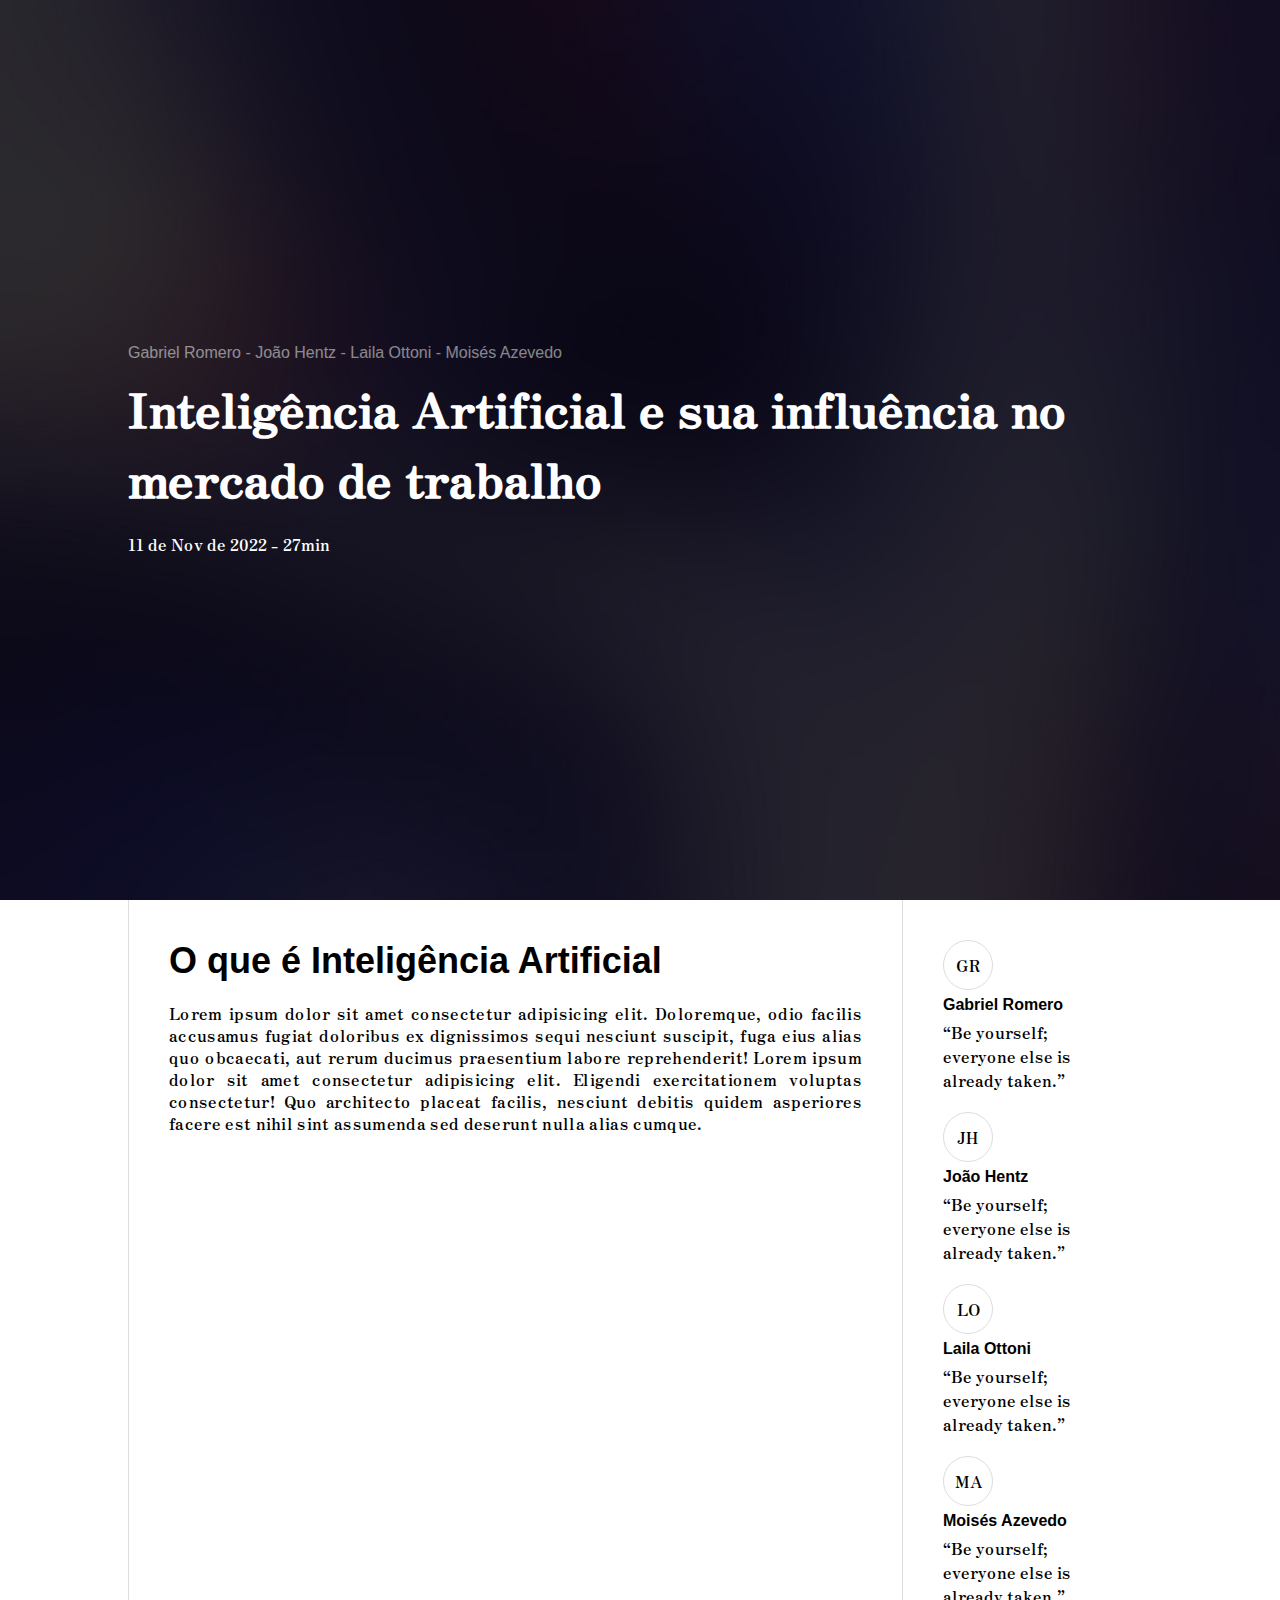
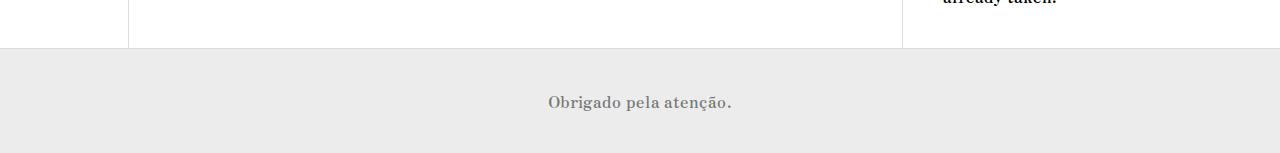
==== index.html @ a1cff198 "first commit" ====
<!DOCTYPE html>
<html lang="en">
  <head>
    <meta charset="UTF-8" />
    <meta http-equiv="X-UA-Compatible" content="IE=edge" />
    <meta name="viewport" content="width=device-width, initial-scale=1.0" />
    <link rel="preconnect" href="https://fonts.googleapis.com" />
    <link rel="preconnect" href="https://fonts.gstatic.com" crossorigin />
    <link
      href="https://fonts.googleapis.com/css2?family=Zen+Antique&display=swap"
      rel="stylesheet"
    />
    <link rel="stylesheet" href="style.css">
    <title>Trabalho de FTI - I.A</title>
  </head>
  <body>
    <header class="fluid">
      <div class="container">
        <div class="header-content">
          <p class="attribuition">Gabriel Romero - João Hentz - Laila Ottoni - Moisés Azevedo</p>
          <h1 class="title">Inteligência Artificial e sua influência no mercado de trabalho</h1>
          <p>11 de Nov de 2022 - 27min</p>
        </div>
      </div>
    </header>
    <main>
      <div class="container">
        <article>
          <h1>O que é Inteligência Artificial</h1>
          <p>Lorem ipsum dolor sit amet consectetur adipisicing elit. Doloremque, odio facilis accusamus fugiat doloribus ex dignissimos sequi nesciunt suscipit, fuga eius alias quo obcaecati, aut rerum ducimus praesentium labore reprehenderit! Lorem ipsum dolor sit amet consectetur adipisicing elit. Eligendi exercitationem voluptas consectetur! Quo architecto placeat facilis, nesciunt debitis quidem asperiores facere est nihil sint assumenda sed deserunt nulla alias cumque.</p>
        </article>
        <aside>
          <ul class="profiles-list">
            
            <li class="profile">
              <div class="profile-pic">GR</div>
              <strong>Gabriel Romero</strong>
              <q cite="Oscar Wild">Be yourself; everyone else is already taken.</q>
            </li>
            <li class="profile">
              <div class="profile-pic">JH</div>
              <strong>João Hentz</strong>
              <q cite="Oscar Wild">Be yourself; everyone else is already taken.</q>
            </li>
            <li class="profile">
              <div class="profile-pic">LO</div>
              <strong>Laila Ottoni</strong>
              <q cite="Oscar Wild">Be yourself; everyone else is already taken.</q>
            </li>
            <li class="profile">
              <div class="profile-pic">MA</div>
              <strong>Moisés Azevedo</strong>
              <q cite="Oscar Wild">Be yourself; everyone else is already taken.</q>
            </li>
          </ul>
        </aside>
      </div>
    </main>
    <footer>
      <div class="container">
        <p>Obrigado pela atenção.</p>
      </div>
    </footer>
  </body>
</html>
---- style.css ----
* {
  padding: 0;
  margin: 0;
  box-sizing: border-box;
}
html {
  font-size: 62.5%;
}
body {
  font-size: 1.6rem;
  font-family: 'Zen Antique', serif;
}
h1 {
  font-size: 3.6rem;
}
h1, h2, h3, strong {
  font-family: Arial, Helvetica, sans-serif;
}
h1, h2, h3 {
  margin-bottom: 2rem;
}

ul, ol, menu {
  list-style: none;
  padding-inline-start: 0;
}

.title {
  font-family: 'Zen Antique', serif;
  font-size: 4.8rem;
}
.container {
  max-width: 1024px;
  margin: 0 auto;
}
.fluid {
  max-width: 100vw;
}
.attribuition {
  opacity: .5;
  font-family: Arial, Helvetica, sans-serif;
  margin-bottom: 1rem;
}
header {
  background-image: url(./assets/hero-bg.jpg);
  background-size: cover;
  background-repeat: no-repeat;
  height: 100vh;
  color: white;
  display: flex;
  align-items: center;
}

main .container {
  display: grid;
  grid-template-columns: 1fr 250px;
}

article,aside {
  border-left: 1px solid #ddd;
  padding: 4rem;
}

article p {
  line-height: 22px;
  letter-spacing: 0.02em;
  text-align: justify;
}
.profiles-list {
  display: flex;
  flex-direction: column;
  gap: 2rem;
}
.profile {
  display: flex;
  flex-direction: column;
  gap: .6rem;
}
.profile-pic {
  height: 50px;
  width: 50px;
  border-radius: 50px;
  border: 1px solid #ddd;
  display: flex;
  align-items: center;
  justify-content: center;
}

footer {
  background-color: #ececec;
  color: rgba(0, 0, 0, 0.5);
  padding: 4rem;
  border-top: 1px solid #ddd;
  text-align: center;
} 
@media (max-width: 1024px) {
  header {
    padding: 4rem;
  }
  .title {
    font-size: 4.2rem;
  }
  main .container{
    grid-template-columns: 1fr;
  }
  main aside {
    display: none;
  }
}


::-webkit-scrollbar {
  width: 10px;
}

::-webkit-scrollbar-track {
  background: #333;
}

::-webkit-scrollbar-thumb {
  background: linear-gradient(#7700f76e, transparent);
  border: 2px solid #333;
  border-radius: 1rem;
  transition: all 0.2s;
}

::-webkit-scrollbar-thumb:hover {
  background: linear-gradient(#7700f7, transparent);
}
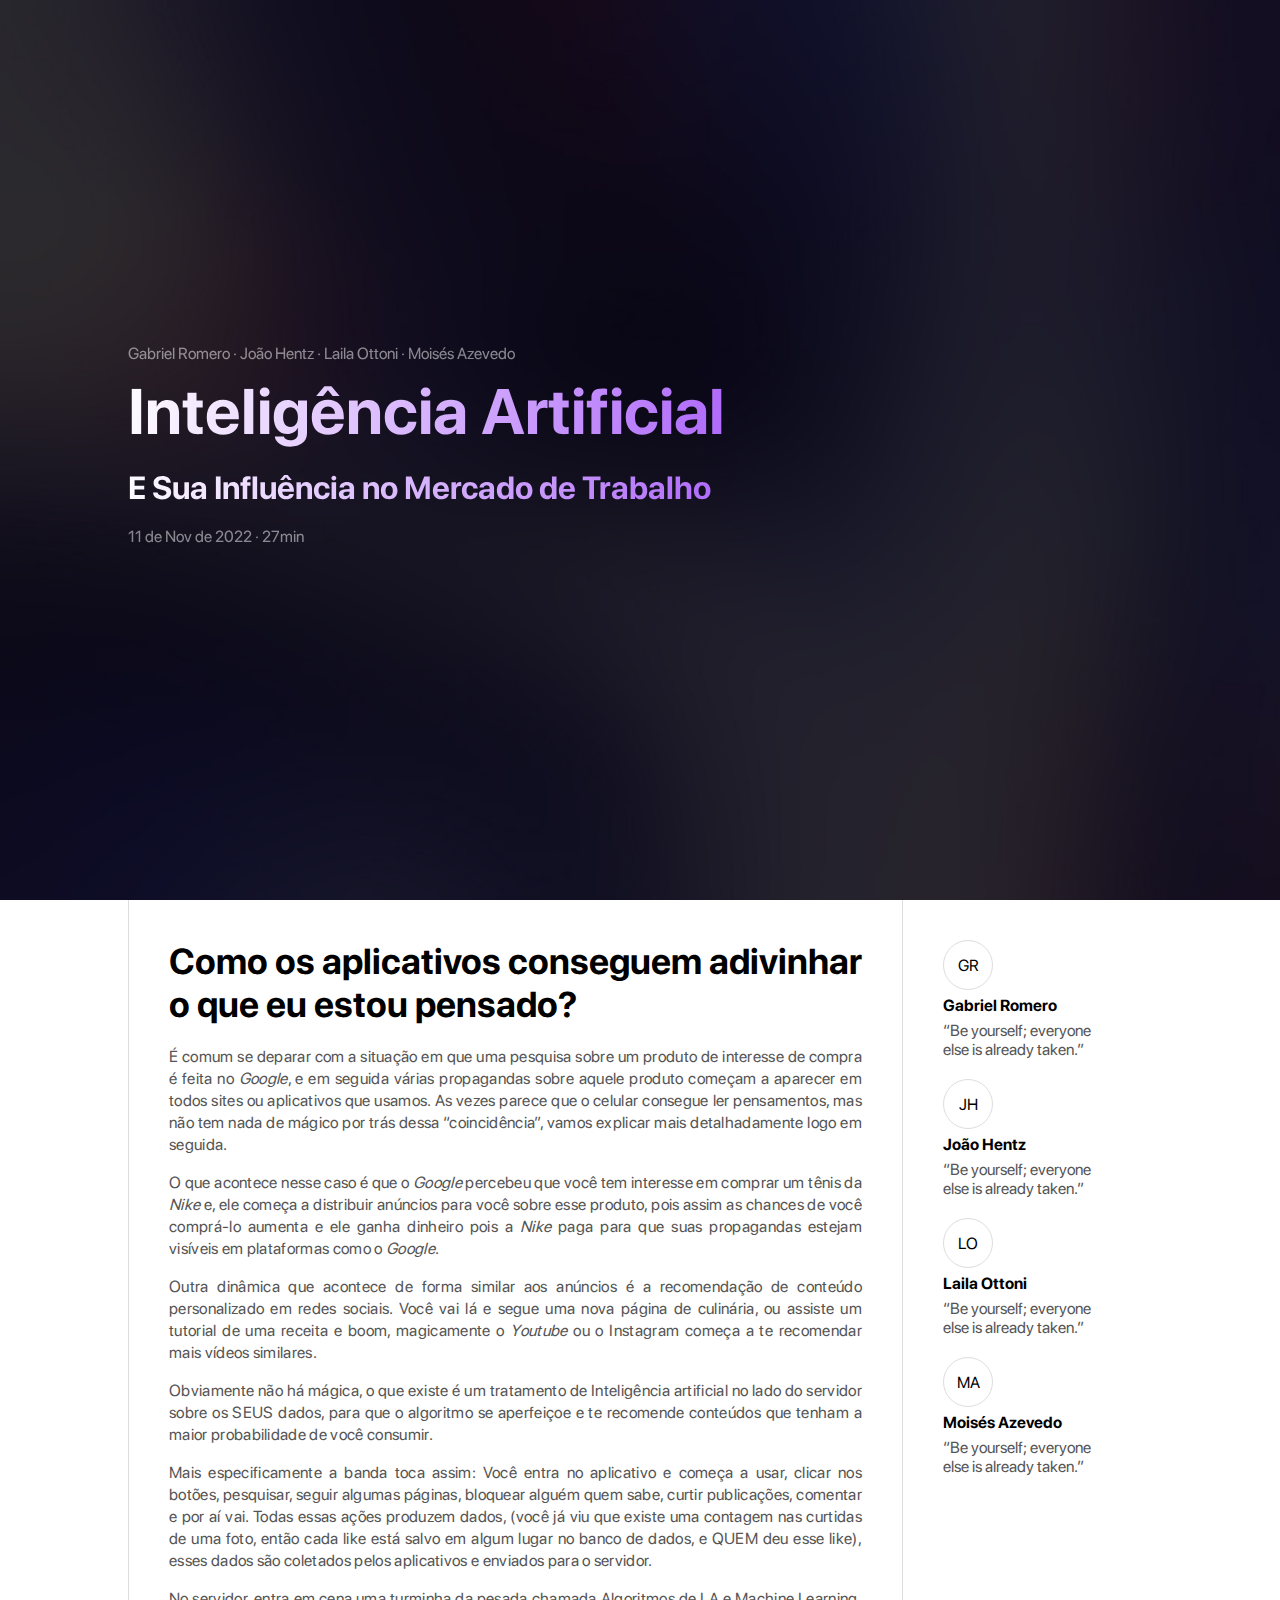
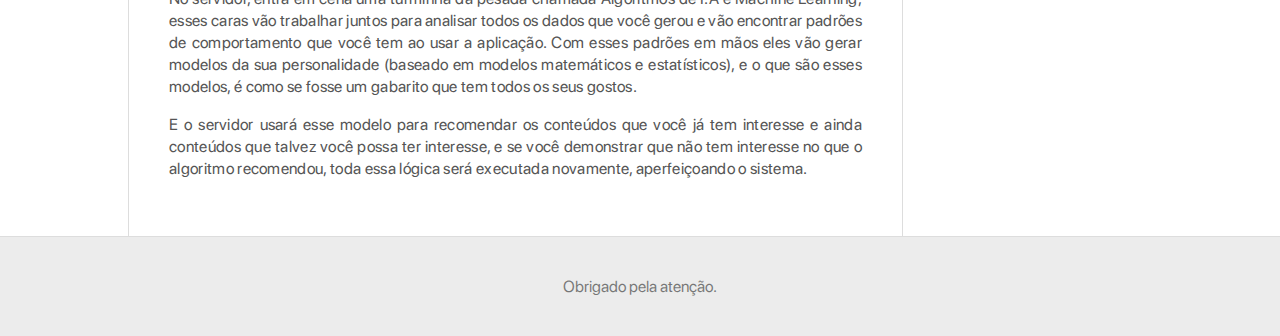
==== commit acadb475: "ai - aplicacoes" ====
--- a/index.html
+++ b/index.html
@@ -17,17 +17,23 @@
     <header class="fluid">
       <div class="container">
         <div class="header-content">
-          <p class="attribuition">Gabriel Romero - João Hentz - Laila Ottoni - Moisés Azevedo</p>
-          <h1 class="title">Inteligência Artificial e sua influência no mercado de trabalho</h1>
-          <p>11 de Nov de 2022 - 27min</p>
+          <p class="attribuition">Gabriel Romero · João Hentz · Laila Ottoni · Moisés Azevedo</p>
+          <div class="title"><h1>Inteligência Artificial</h1><h2>E Sua Influência no Mercado de Trabalho</h2></div>
+          <p class="attribuition">11 de Nov de 2022 · 27min</p>
         </div>
       </div>
     </header>
     <main>
       <div class="container">
         <article>
-          <h1>O que é Inteligência Artificial</h1>
-          <p>Lorem ipsum dolor sit amet consectetur adipisicing elit. Doloremque, odio facilis accusamus fugiat doloribus ex dignissimos sequi nesciunt suscipit, fuga eius alias quo obcaecati, aut rerum ducimus praesentium labore reprehenderit! Lorem ipsum dolor sit amet consectetur adipisicing elit. Eligendi exercitationem voluptas consectetur! Quo architecto placeat facilis, nesciunt debitis quidem asperiores facere est nihil sint assumenda sed deserunt nulla alias cumque.</p>
+          <h1>Como os aplicativos conseguem adivinhar o que eu estou pensado?</h1>
+          <p>É comum se deparar com a situação em que uma pesquisa sobre um produto de interesse de compra é feita no <em>Google</em>, e em seguida várias propagandas sobre aquele produto começam a aparecer em todos sites ou aplicativos que usamos. As vezes parece que o celular consegue ler pensamentos, mas não tem nada de mágico por trás dessa “coincidência”, vamos explicar mais detalhadamente logo em seguida.</p>
+          <p>O que acontece nesse caso é que o <em>Google</em> percebeu que você tem interesse em comprar um tênis da <em>Nike</em> e, ele começa a distribuir anúncios para você sobre esse produto, pois assim as chances de você comprá-lo aumenta e ele ganha dinheiro pois a <em>Nike</em> paga para que suas propagandas estejam visíveis em plataformas como o <em>Google</em>.</p>
+          <p>Outra dinâmica que acontece de forma similar aos anúncios é a recomendação de conteúdo personalizado em redes sociais. Você vai lá e segue uma nova página de culinária, ou assiste um tutorial de uma receita e boom, magicamente o <em>Youtube</em> ou o Instagram começa a te recomendar mais vídeos similares.</p>
+          <p>Obviamente não há mágica, o que existe é um tratamento de Inteligência artificial no lado do servidor sobre os SEUS dados, para que o algoritmo se aperfeiçoe e te recomende conteúdos que tenham a maior probabilidade de você consumir.</p>
+          <p>Mais especificamente a banda toca assim: Você entra no aplicativo e começa a usar, clicar nos botões, pesquisar, seguir algumas páginas, bloquear alguém quem sabe, curtir publicações, comentar e por aí vai. Todas essas ações produzem dados, (você já viu que existe uma contagem nas curtidas de uma foto, então cada like está salvo em algum lugar no banco de dados, e QUEM deu esse like), esses dados são coletados pelos aplicativos e enviados para o servidor.</p>
+          <p>No servidor, entra em cena uma turminha da pesada chamada Algoritmos de I.A e Machine Learning, esses caras vão trabalhar juntos para analisar todos os dados que você gerou e vão encontrar padrões de comportamento que você tem ao usar a aplicação. Com esses padrões em mãos eles vão gerar modelos da sua personalidade (baseado em modelos matemáticos e estatísticos), e o que são esses modelos, é como se fosse um gabarito que tem todos os seus gostos.</p>
+          <p>E o servidor usará esse modelo para recomendar os conteúdos que você já tem interesse e ainda conteúdos que talvez você possa ter interesse, e se você demonstrar que não tem interesse no que o algoritmo recomendou, toda essa lógica será executada novamente, aperfeiçoando o sistema.</p>
         </article>
         <aside>
           <ul class="profiles-list">
--- a/style.css
+++ b/style.css
@@ -1,3 +1,17 @@
+@font-face {
+  font-family: 'san francisco';
+  src: url(./sf/SF-Pro-Display-Regular.otf);
+  font-style: normal;
+  font-weight: 400;
+}
+
+@font-face {
+  font-family: 'san francisco';
+  src: url(./sf/SF-Pro-Display-Bold.otf);
+  font-style: normal;
+  font-weight: 700;
+}
+
 * {
   padding: 0;
   margin: 0;
@@ -8,13 +22,13 @@
 }
 body {
   font-size: 1.6rem;
-  font-family: 'Zen Antique', serif;
+  font-family: 'san francisco', sans-serif;
+
 }
 h1 {
   font-size: 3.6rem;
 }
 h1, h2, h3, strong {
-  font-family: Arial, Helvetica, sans-serif;
 }
 h1, h2, h3 {
   margin-bottom: 2rem;
@@ -26,8 +40,19 @@
 }
 
 .title {
-  font-family: 'Zen Antique', serif;
-  font-size: 4.8rem;
+  background: linear-gradient(92.05deg, #FFFFFF -1.71%, #7700F7 101.18%);
+-webkit-background-clip: text;
+-webkit-text-fill-color: transparent;
+background-clip: text;
+text-fill-color: transparent;
+
+}
+.title h1 {
+  font-size: 6.4rem;
+}
+.title h2 {
+  font-size: 3.2rem;
+
 }
 .container {
   max-width: 1024px;
@@ -38,7 +63,6 @@
 }
 .attribuition {
   opacity: .5;
-  font-family: Arial, Helvetica, sans-serif;
   margin-bottom: 1rem;
 }
 header {
@@ -50,7 +74,9 @@
   display: flex;
   align-items: center;
 }
-
+header .container {
+  flex: 1;
+}
 main .container {
   display: grid;
   grid-template-columns: 1fr 250px;
@@ -60,11 +86,14 @@
   border-left: 1px solid #ddd;
   padding: 4rem;
 }
-
+aside q, article p {
+  color: #555;
+}
 article p {
   line-height: 22px;
   letter-spacing: 0.02em;
   text-align: justify;
+  margin-bottom: 1.6rem;
 }
 .profiles-list {
   display: flex;
@@ -126,4 +155,5 @@
 
 ::-webkit-scrollbar-thumb:hover {
   background: linear-gradient(#7700f7, transparent);
-}+}
+
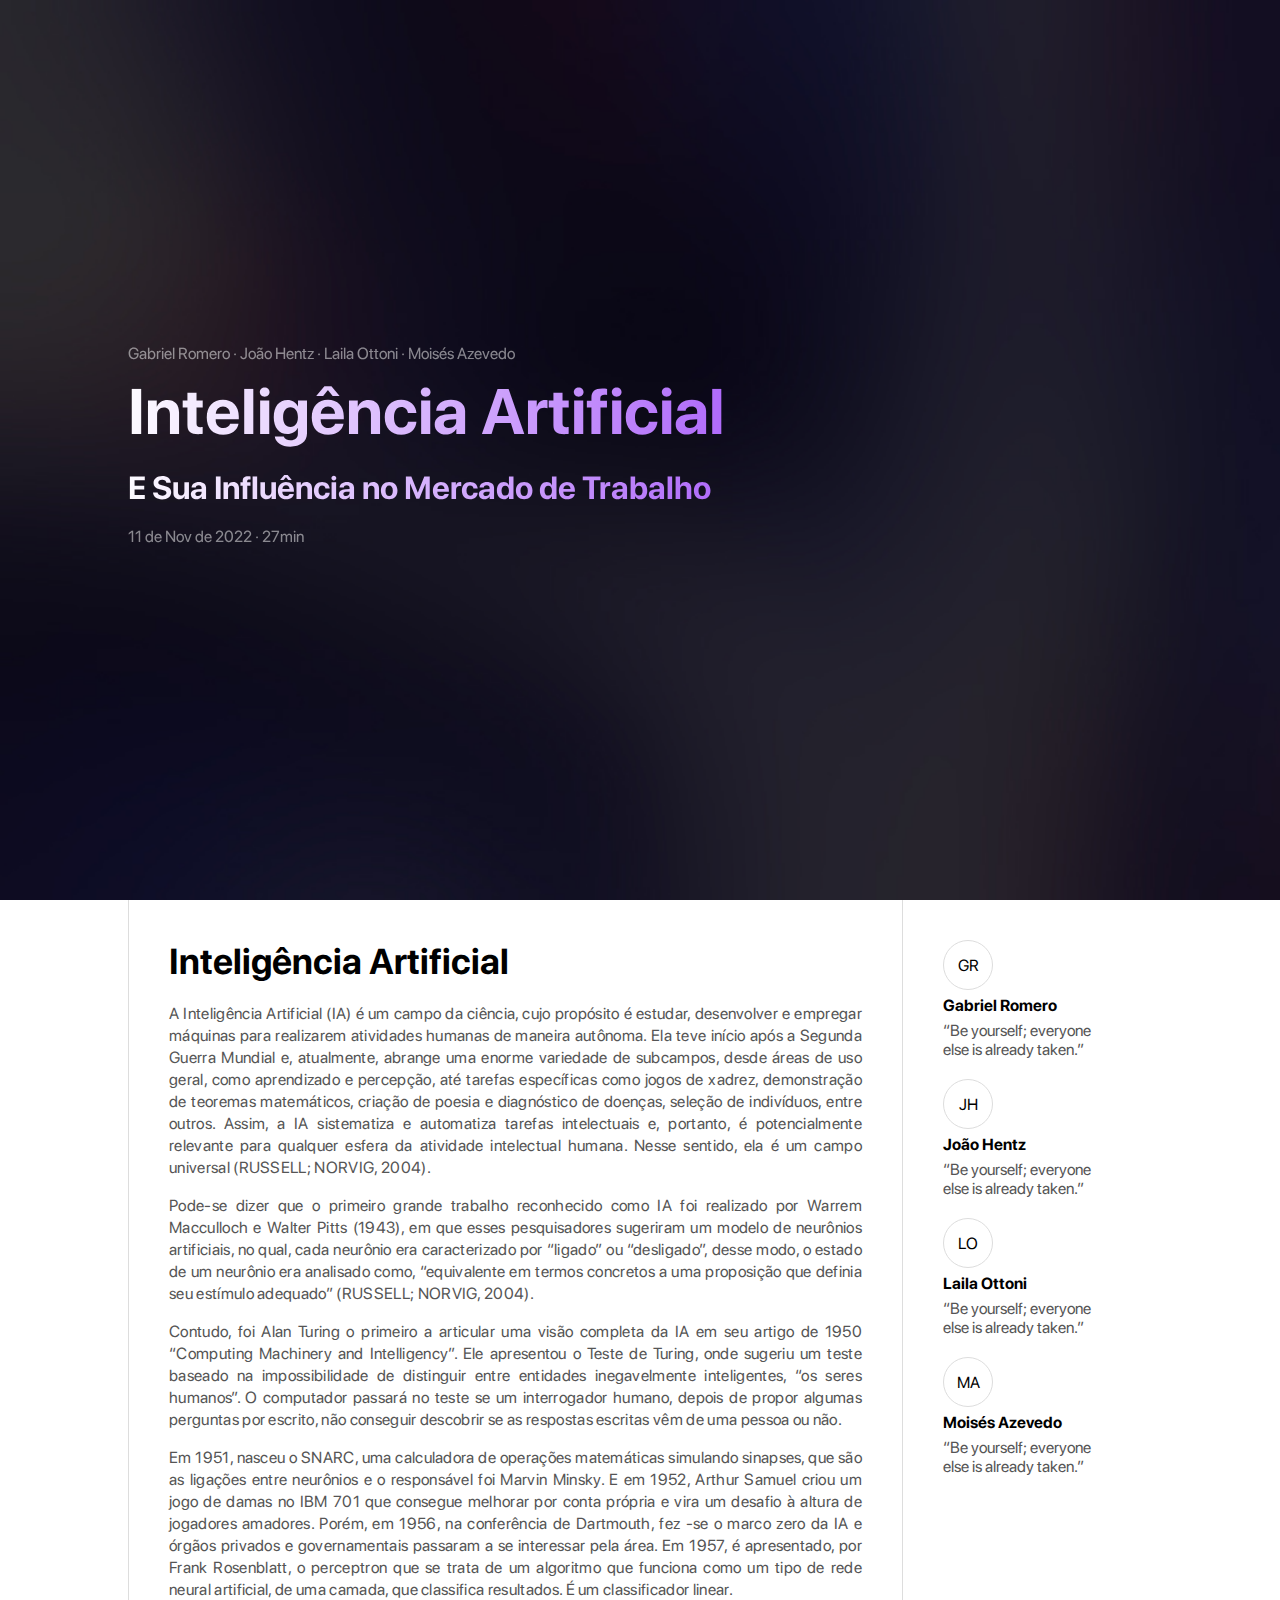
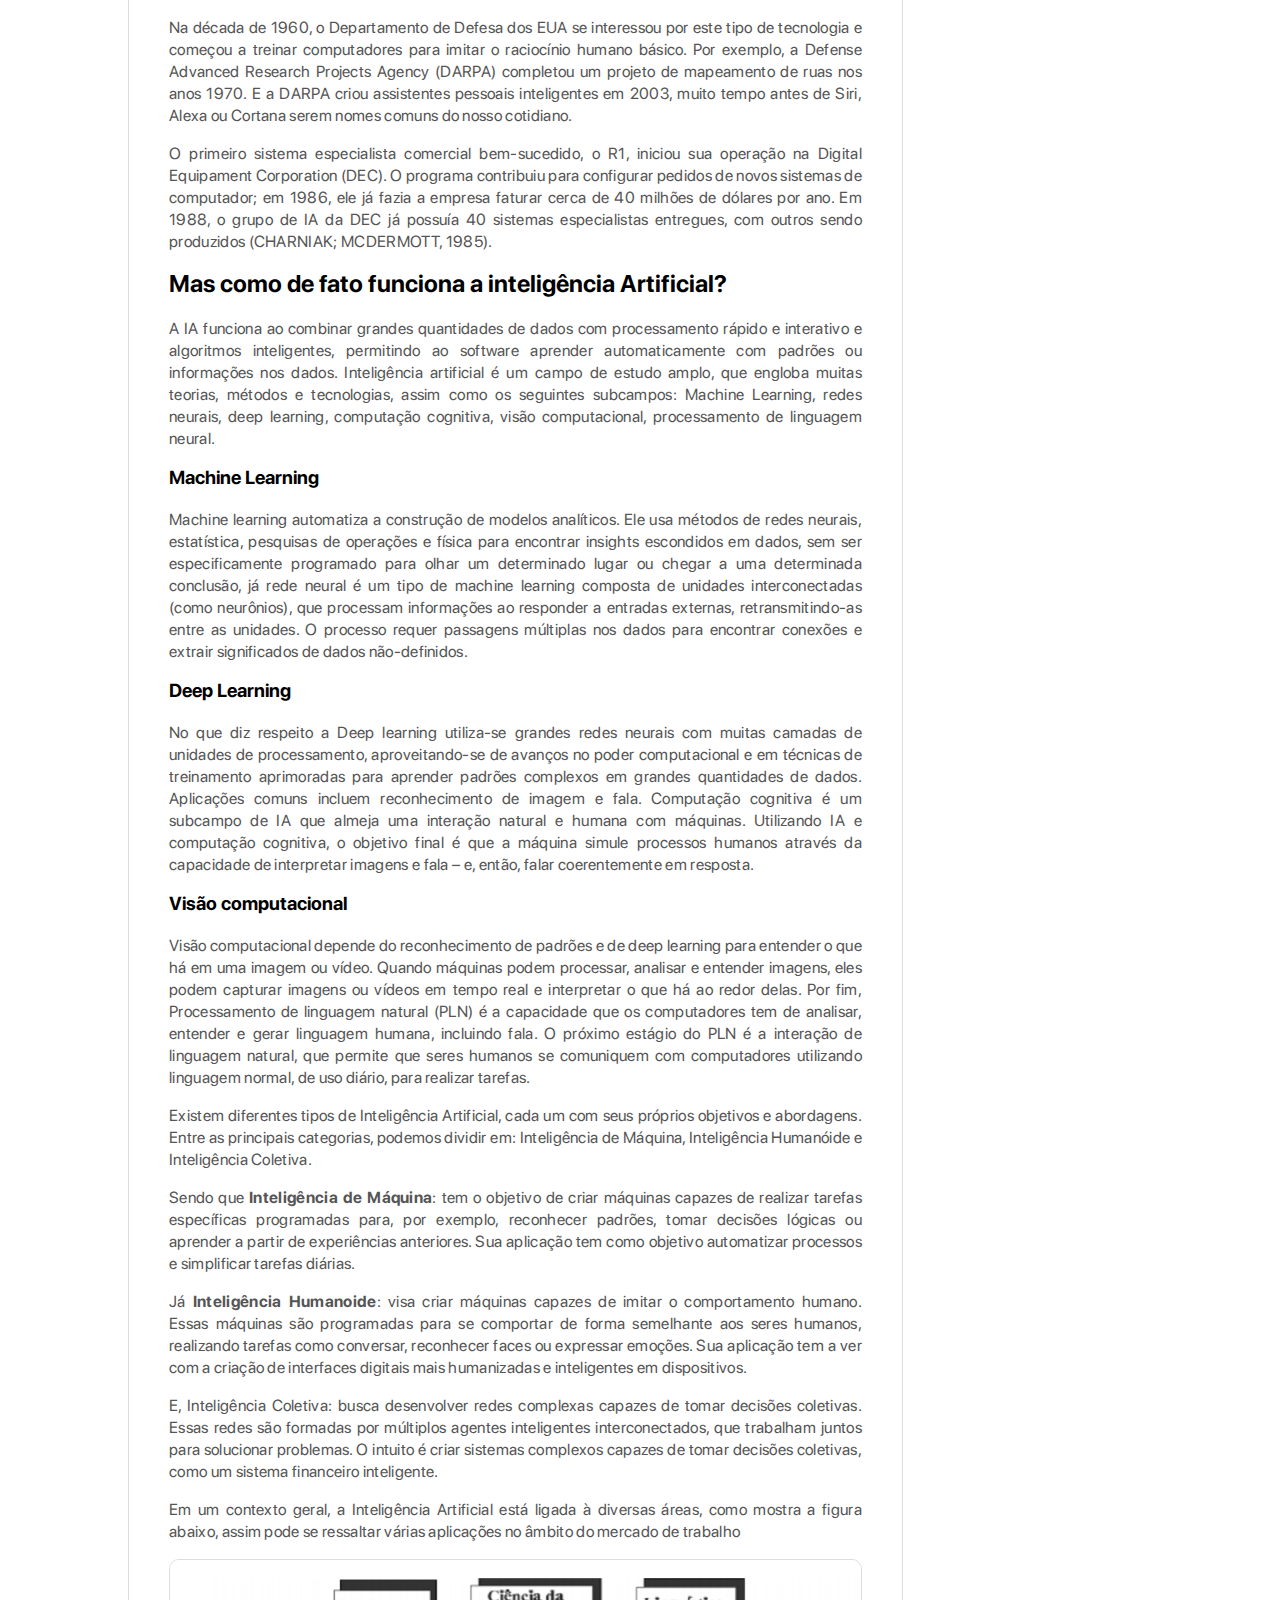
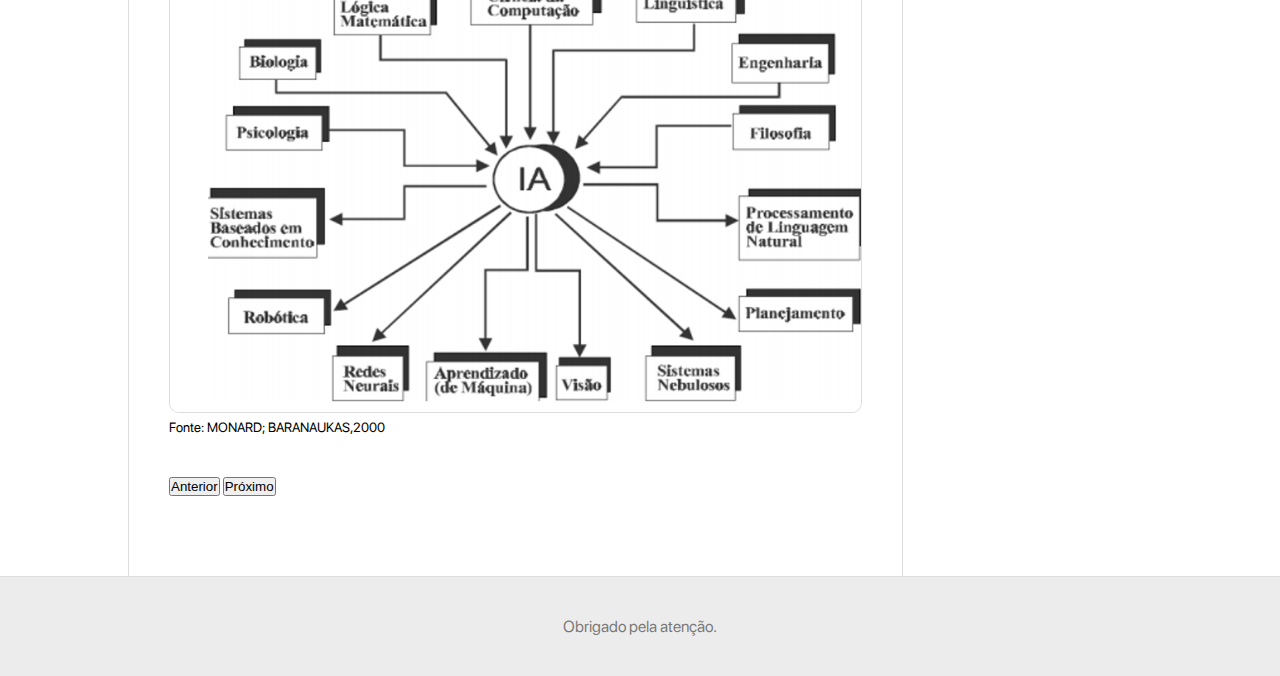
==== commit e79872c3: "paginação" ====
--- a/index.html
+++ b/index.html
@@ -1,71 +1,186 @@
 <!DOCTYPE html>
 <html lang="en">
-  <head>
-    <meta charset="UTF-8" />
-    <meta http-equiv="X-UA-Compatible" content="IE=edge" />
-    <meta name="viewport" content="width=device-width, initial-scale=1.0" />
-    <link rel="preconnect" href="https://fonts.googleapis.com" />
-    <link rel="preconnect" href="https://fonts.gstatic.com" crossorigin />
-    <link
-      href="https://fonts.googleapis.com/css2?family=Zen+Antique&display=swap"
-      rel="stylesheet"
-    />
-    <link rel="stylesheet" href="style.css">
-    <title>Trabalho de FTI - I.A</title>
-  </head>
-  <body>
-    <header class="fluid">
-      <div class="container">
-        <div class="header-content">
-          <p class="attribuition">Gabriel Romero · João Hentz · Laila Ottoni · Moisés Azevedo</p>
-          <div class="title"><h1>Inteligência Artificial</h1><h2>E Sua Influência no Mercado de Trabalho</h2></div>
-          <p class="attribuition">11 de Nov de 2022 · 27min</p>
+
+<head>
+  <meta charset="UTF-8" />
+  <meta http-equiv="X-UA-Compatible" content="IE=edge" />
+  <meta name="viewport" content="width=device-width, initial-scale=1.0" />
+  <link rel="preconnect" href="https://fonts.googleapis.com" />
+  <link rel="preconnect" href="https://fonts.gstatic.com" crossorigin />
+  <link href="https://fonts.googleapis.com/css2?family=Zen+Antique&display=swap" rel="stylesheet" />
+  <link rel="stylesheet" href="style.css">
+  <title>Trabalho de FTI - I.A</title>
+</head>
+
+<body>
+  <header class="fluid">
+    <div class="container">
+      <div class="header-content">
+        <p class="attribuition">Gabriel Romero · João Hentz · Laila Ottoni · Moisés Azevedo</p>
+        <div class="title">
+          <h1>Inteligência Artificial</h1>
+          <h2>E Sua Influência no Mercado de Trabalho</h2>
         </div>
+        <p class="attribuition">11 de Nov de 2022 · 27min</p>
       </div>
-    </header>
-    <main>
-      <div class="container">
-        <article>
+    </div>
+  </header>
+  <main>
+    <div class="container">
+      <article>
+        <!-- <div id="intro">
+          <h1>Inteligência Artificial</h1>
+          <p>A Inteligência Artificial (IA) é um campo da ciência, cujo propósito é estudar, desenvolver e empregar
+            máquinas para realizarem atividades humanas de maneira autônoma. Ela teve início após a Segunda Guerra
+            Mundial e, atualmente, abrange uma enorme variedade de subcampos, desde áreas de uso geral, como aprendizado
+            e percepção, até tarefas específicas como jogos de xadrez, demonstração de teoremas matemáticos, criação de
+            poesia e diagnóstico de doenças, seleção de indivíduos, entre outros. Assim, a IA sistematiza e automatiza
+            tarefas intelectuais e, portanto, é potencialmente relevante para qualquer esfera da atividade intelectual
+            humana. Nesse sentido, ela é um campo universal (RUSSELL; NORVIG, 2004).</p>
+          <p>Pode-se dizer que o primeiro grande trabalho reconhecido como IA foi realizado por Warrem Macculloch e
+            Walter Pitts (1943), em que esses pesquisadores sugeriram um modelo de neurônios artificiais, no qual, cada
+            neurônio era caracterizado por “ligado” ou “desligado”, desse modo, o estado de um neurônio era analisado
+            como, “equivalente em termos concretos a uma proposição que definia seu estímulo adequado” (RUSSELL; NORVIG,
+            2004).</p>
+          <p>Contudo, foi Alan Turing o primeiro a articular uma visão completa da IA em seu artigo de 1950 “Computing
+            Machinery and Intelligency”. Ele apresentou o Teste de Turing, onde sugeriu um teste baseado na
+            impossibilidade de distinguir entre entidades inegavelmente inteligentes, “os seres humanos”. O computador
+            passará no teste se um interrogador humano, depois de propor algumas perguntas por escrito, não conseguir
+            descobrir se as respostas escritas vêm de uma pessoa ou não.</p>
+          <p>Em 1951, nasceu o SNARC, uma calculadora de operações matemáticas simulando sinapses, que são as ligações
+            entre neurônios e o responsável foi Marvin Minsky. E em 1952, Arthur Samuel criou um jogo de damas no IBM
+            701 que consegue melhorar por conta própria e vira um desafio à altura de jogadores amadores. Porém, em
+            1956, na conferência de Dartmouth, fez -se o marco zero da IA e órgãos privados e governamentais passaram a
+            se interessar pela área. Em 1957, é apresentado, por Frank Rosenblatt, o perceptron que se trata de um
+            algoritmo que funciona como um tipo de rede neural artificial, de uma camada, que classifica resultados. É
+            um classificador linear.</p>
+          <p>Na década de 1960, o Departamento de Defesa dos EUA se interessou por este tipo de tecnologia e começou a
+            treinar computadores para imitar o raciocínio humano básico. Por exemplo, a Defense Advanced Research
+            Projects Agency (DARPA) completou um projeto de mapeamento de ruas nos anos 1970. E a DARPA criou
+            assistentes pessoais inteligentes em 2003, muito tempo antes de Siri, Alexa ou Cortana serem nomes comuns do
+            nosso cotidiano.</p>
+          <p>O primeiro sistema especialista comercial bem-sucedido, o R1, iniciou sua operação na Digital Equipament
+            Corporation (DEC). O programa contribuiu para configurar pedidos de novos sistemas de computador; em 1986,
+            ele já fazia a empresa faturar cerca de 40 milhões de dólares por ano. Em 1988, o grupo de IA da DEC já
+            possuía 40 sistemas especialistas entregues, com outros sendo produzidos (CHARNIAK; MCDERMOTT, 1985).</p>
+          <h2>Mas como de fato funciona a inteligência Artificial? </h2>
+          <p>A IA funciona ao combinar grandes quantidades de dados com processamento rápido e interativo e algoritmos
+            inteligentes, permitindo ao software aprender automaticamente com padrões ou informações nos dados.
+            Inteligência artificial é um campo de estudo amplo, que engloba muitas teorias, métodos e tecnologias, assim
+            como os seguintes subcampos: Machine Learning, redes neurais, deep learning, computação cognitiva, visão
+            computacional, processamento de linguagem neural.</p>
+          <h3>Machine Learning</h3>
+          <p>Machine learning automatiza a construção de modelos analíticos. Ele usa métodos de redes neurais,
+            estatística, pesquisas de operações e física para encontrar insights escondidos em dados, sem ser
+            especificamente programado para olhar um determinado lugar ou chegar a uma determinada conclusão, já rede
+            neural é um tipo de machine learning composta de unidades interconectadas (como neurônios), que processam
+            informações ao responder a entradas externas, retransmitindo-as entre as unidades. O processo requer
+            passagens múltiplas nos dados para encontrar conexões e extrair significados de dados não-definidos.</p>
+          <h3>Deep Learning</h3>
+          <p>No que diz respeito a Deep learning utiliza-se grandes redes neurais com muitas camadas de unidades de
+            processamento, aproveitando-se de avanços no poder computacional e em técnicas de treinamento aprimoradas
+            para aprender padrões complexos em grandes quantidades de dados. Aplicações comuns incluem reconhecimento de
+            imagem e fala. Computação cognitiva é um subcampo de IA que almeja uma interação natural e humana com
+            máquinas. Utilizando IA e computação cognitiva, o objetivo final é que a máquina simule processos humanos
+            através da capacidade de interpretar imagens e fala – e, então, falar coerentemente em resposta. </p>
+          <h3>Visão computacional</h3>
+          <p>Visão computacional depende do reconhecimento de padrões e de deep learning para entender o que há em uma
+            imagem ou vídeo. Quando máquinas podem processar, analisar e entender imagens, eles podem capturar imagens
+            ou vídeos em tempo real e interpretar o que há ao redor delas. Por fim, Processamento de linguagem natural
+            (PLN) é a capacidade que os computadores tem de analisar, entender e gerar linguagem humana, incluindo fala.
+            O próximo estágio do PLN é a interação de linguagem natural, que permite que seres humanos se comuniquem com
+            computadores utilizando linguagem normal, de uso diário, para realizar tarefas.</p>
+          <p>Existem diferentes tipos de Inteligência Artificial, cada um com seus próprios objetivos e abordagens.
+            Entre as principais categorias, podemos dividir em: Inteligência de Máquina, Inteligência Humanóide e
+            Inteligência Coletiva.</p>
+          <p>Sendo que <strong>Inteligência de Máquina</strong>: tem o objetivo de criar máquinas capazes de realizar
+            tarefas específicas programadas para, por exemplo, reconhecer padrões, tomar decisões lógicas ou aprender a
+            partir de experiências anteriores. Sua aplicação tem como objetivo automatizar processos e simplificar
+            tarefas diárias.</p>
+          <p>Já <strong>Inteligência Humanoide</strong>: visa criar máquinas capazes de imitar o comportamento humano.
+            Essas máquinas são programadas para se comportar de forma semelhante aos seres humanos, realizando tarefas
+            como conversar, reconhecer faces ou expressar emoções. Sua aplicação tem a ver com a criação de interfaces
+            digitais mais humanizadas e inteligentes em dispositivos.</p>
+          <p>E, Inteligência Coletiva: busca desenvolver redes complexas capazes de tomar decisões coletivas. Essas
+            redes são formadas por múltiplos agentes inteligentes interconectados, que trabalham juntos para solucionar
+            problemas. O intuito é criar sistemas complexos capazes de tomar decisões coletivas, como um sistema
+            financeiro inteligente.</p>
+          <p>Em um contexto geral, a Inteligência Artificial está ligada à diversas áreas, como mostra a figura abaixo,
+            assim pode se ressaltar várias aplicações no âmbito do mercado de trabalho</p>
+          <img src="./assets/ia.png" alt="ia">
+          <small>Fonte: MONARD; BARANAUKAS,2000</small>
+        </div> -->
+
+        <!-- <div id="applications">
           <h1>Como os aplicativos conseguem adivinhar o que eu estou pensado?</h1>
-          <p>É comum se deparar com a situação em que uma pesquisa sobre um produto de interesse de compra é feita no <em>Google</em>, e em seguida várias propagandas sobre aquele produto começam a aparecer em todos sites ou aplicativos que usamos. As vezes parece que o celular consegue ler pensamentos, mas não tem nada de mágico por trás dessa “coincidência”, vamos explicar mais detalhadamente logo em seguida.</p>
-          <p>O que acontece nesse caso é que o <em>Google</em> percebeu que você tem interesse em comprar um tênis da <em>Nike</em> e, ele começa a distribuir anúncios para você sobre esse produto, pois assim as chances de você comprá-lo aumenta e ele ganha dinheiro pois a <em>Nike</em> paga para que suas propagandas estejam visíveis em plataformas como o <em>Google</em>.</p>
-          <p>Outra dinâmica que acontece de forma similar aos anúncios é a recomendação de conteúdo personalizado em redes sociais. Você vai lá e segue uma nova página de culinária, ou assiste um tutorial de uma receita e boom, magicamente o <em>Youtube</em> ou o Instagram começa a te recomendar mais vídeos similares.</p>
-          <p>Obviamente não há mágica, o que existe é um tratamento de Inteligência artificial no lado do servidor sobre os SEUS dados, para que o algoritmo se aperfeiçoe e te recomende conteúdos que tenham a maior probabilidade de você consumir.</p>
-          <p>Mais especificamente a banda toca assim: Você entra no aplicativo e começa a usar, clicar nos botões, pesquisar, seguir algumas páginas, bloquear alguém quem sabe, curtir publicações, comentar e por aí vai. Todas essas ações produzem dados, (você já viu que existe uma contagem nas curtidas de uma foto, então cada like está salvo em algum lugar no banco de dados, e QUEM deu esse like), esses dados são coletados pelos aplicativos e enviados para o servidor.</p>
-          <p>No servidor, entra em cena uma turminha da pesada chamada Algoritmos de I.A e Machine Learning, esses caras vão trabalhar juntos para analisar todos os dados que você gerou e vão encontrar padrões de comportamento que você tem ao usar a aplicação. Com esses padrões em mãos eles vão gerar modelos da sua personalidade (baseado em modelos matemáticos e estatísticos), e o que são esses modelos, é como se fosse um gabarito que tem todos os seus gostos.</p>
-          <p>E o servidor usará esse modelo para recomendar os conteúdos que você já tem interesse e ainda conteúdos que talvez você possa ter interesse, e se você demonstrar que não tem interesse no que o algoritmo recomendou, toda essa lógica será executada novamente, aperfeiçoando o sistema.</p>
-        </article>
-        <aside>
-          <ul class="profiles-list">
-            
-            <li class="profile">
-              <div class="profile-pic">GR</div>
-              <strong>Gabriel Romero</strong>
-              <q cite="Oscar Wild">Be yourself; everyone else is already taken.</q>
-            </li>
-            <li class="profile">
-              <div class="profile-pic">JH</div>
-              <strong>João Hentz</strong>
-              <q cite="Oscar Wild">Be yourself; everyone else is already taken.</q>
-            </li>
-            <li class="profile">
-              <div class="profile-pic">LO</div>
-              <strong>Laila Ottoni</strong>
-              <q cite="Oscar Wild">Be yourself; everyone else is already taken.</q>
-            </li>
-            <li class="profile">
-              <div class="profile-pic">MA</div>
-              <strong>Moisés Azevedo</strong>
-              <q cite="Oscar Wild">Be yourself; everyone else is already taken.</q>
-            </li>
-          </ul>
-        </aside>
-      </div>
-    </main>
-    <footer>
-      <div class="container">
-        <p>Obrigado pela atenção.</p>
-      </div>
-    </footer>
-  </body>
-</html>
+          <p>É comum se deparar com a situação em que uma pesquisa sobre um produto de interesse de compra é feita no
+            <em>Google</em>, e em seguida várias propagandas sobre aquele produto começam a aparecer em todos sites ou
+            aplicativos que usamos. As vezes parece que o celular consegue ler pensamentos, mas não tem nada de mágico
+            por trás dessa “coincidência”, vamos explicar mais detalhadamente logo em seguida.</p>
+          <p>O que acontece nesse caso é que o <em>Google</em> percebeu que você tem interesse em comprar um tênis da
+            <em>Nike</em> e, ele começa a distribuir anúncios para você sobre esse produto, pois assim as chances de
+            você comprá-lo aumenta e ele ganha dinheiro pois a <em>Nike</em> paga para que suas propagandas estejam
+            visíveis em plataformas como o <em>Google</em>.</p>
+          <p>Outra dinâmica que acontece de forma similar aos anúncios é a recomendação de conteúdo personalizado em
+            redes sociais. Você vai lá e segue uma nova página de culinária, ou assiste um tutorial de uma receita e
+            boom, magicamente o <em>Youtube</em> ou o Instagram começa a te recomendar mais vídeos similares.</p>
+          <p>Obviamente não há mágica, o que existe é um tratamento de Inteligência artificial no lado do servidor sobre
+            os SEUS dados, para que o algoritmo se aperfeiçoe e te recomende conteúdos que tenham a maior probabilidade
+            de você consumir.</p>
+          <p>Mais especificamente a banda toca assim: Você entra no aplicativo e começa a usar, clicar nos botões,
+            pesquisar, seguir algumas páginas, bloquear alguém quem sabe, curtir publicações, comentar e por aí vai.
+            Todas essas ações produzem dados, (você já viu que existe uma contagem nas curtidas de uma foto, então cada
+            like está salvo em algum lugar no banco de dados, e QUEM deu esse like), esses dados são coletados pelos
+            aplicativos e enviados para o servidor.</p>
+          <p>No servidor, entra em cena uma turminha da pesada chamada Algoritmos de I.A e Machine Learning, esses caras
+            vão trabalhar juntos para analisar todos os dados que você gerou e vão encontrar padrões de comportamento
+            que você tem ao usar a aplicação. Com esses padrões em mãos eles vão gerar modelos da sua personalidade
+            (baseado em modelos matemáticos e estatísticos), e o que são esses modelos, é como se fosse um gabarito que
+            tem todos os seus gostos.</p>
+          <p>E o servidor usará esse modelo para recomendar os conteúdos que você já tem interesse e ainda conteúdos que
+            talvez você possa ter interesse, e se você demonstrar que não tem interesse no que o algoritmo recomendou,
+            toda essa lógica será executada novamente, aperfeiçoando o sistema.</p>
+        </div> -->
+      
+        <div class="controls">
+          <button class="prev">Anterior</button>
+          <button class="next">Próximo</button>
+        </div>
+      </article>
+      <aside>
+        <ul class="profiles-list">
+
+          <li class="profile">
+            <div class="profile-pic">GR</div>
+            <strong>Gabriel Romero</strong>
+            <q cite="Oscar Wild">Be yourself; everyone else is already taken.</q>
+          </li>
+          <li class="profile">
+            <div class="profile-pic">JH</div>
+            <strong>João Hentz</strong>
+            <q cite="Oscar Wild">Be yourself; everyone else is already taken.</q>
+          </li>
+          <li class="profile">
+            <div class="profile-pic">LO</div>
+            <strong>Laila Ottoni</strong>
+            <q cite="Oscar Wild">Be yourself; everyone else is already taken.</q>
+          </li>
+          <li class="profile">
+            <div class="profile-pic">MA</div>
+            <strong>Moisés Azevedo</strong>
+            <q cite="Oscar Wild">Be yourself; everyone else is already taken.</q>
+          </li>
+        </ul>
+      </aside>
+    </div>
+  </main>
+  <footer>
+    <div class="container">
+      <p>Obrigado pela atenção.</p>
+    </div>
+  </footer>
+
+  <script src="./script.js"></script>
+</body>
+
+</html>--- a/style.css
+++ b/style.css
@@ -95,6 +95,15 @@
   text-align: justify;
   margin-bottom: 1.6rem;
 }
+
+article img {
+  width: 100%;
+  border: 1px solid #ddd;
+  border-radius: 10px;
+}
+article div {
+  margin-bottom: 4rem;
+}
 .profiles-list {
   display: flex;
   flex-direction: column;
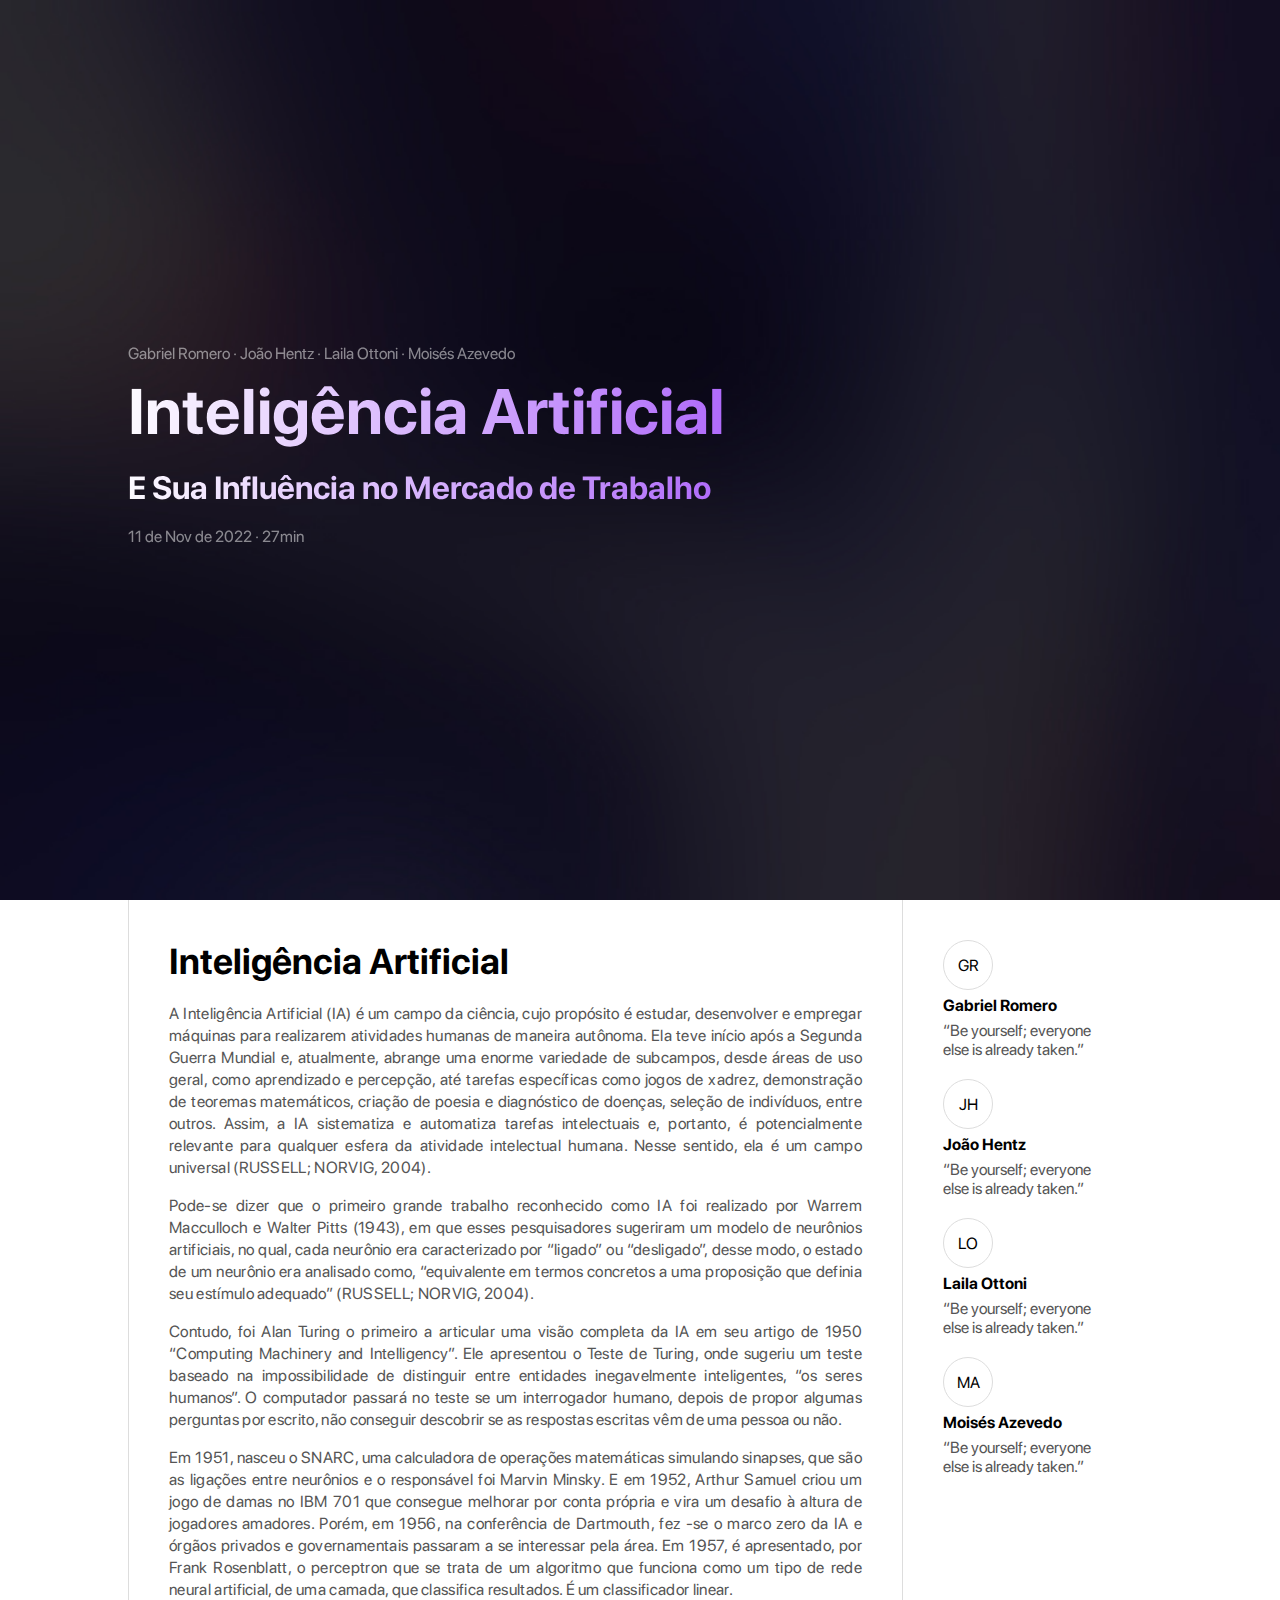
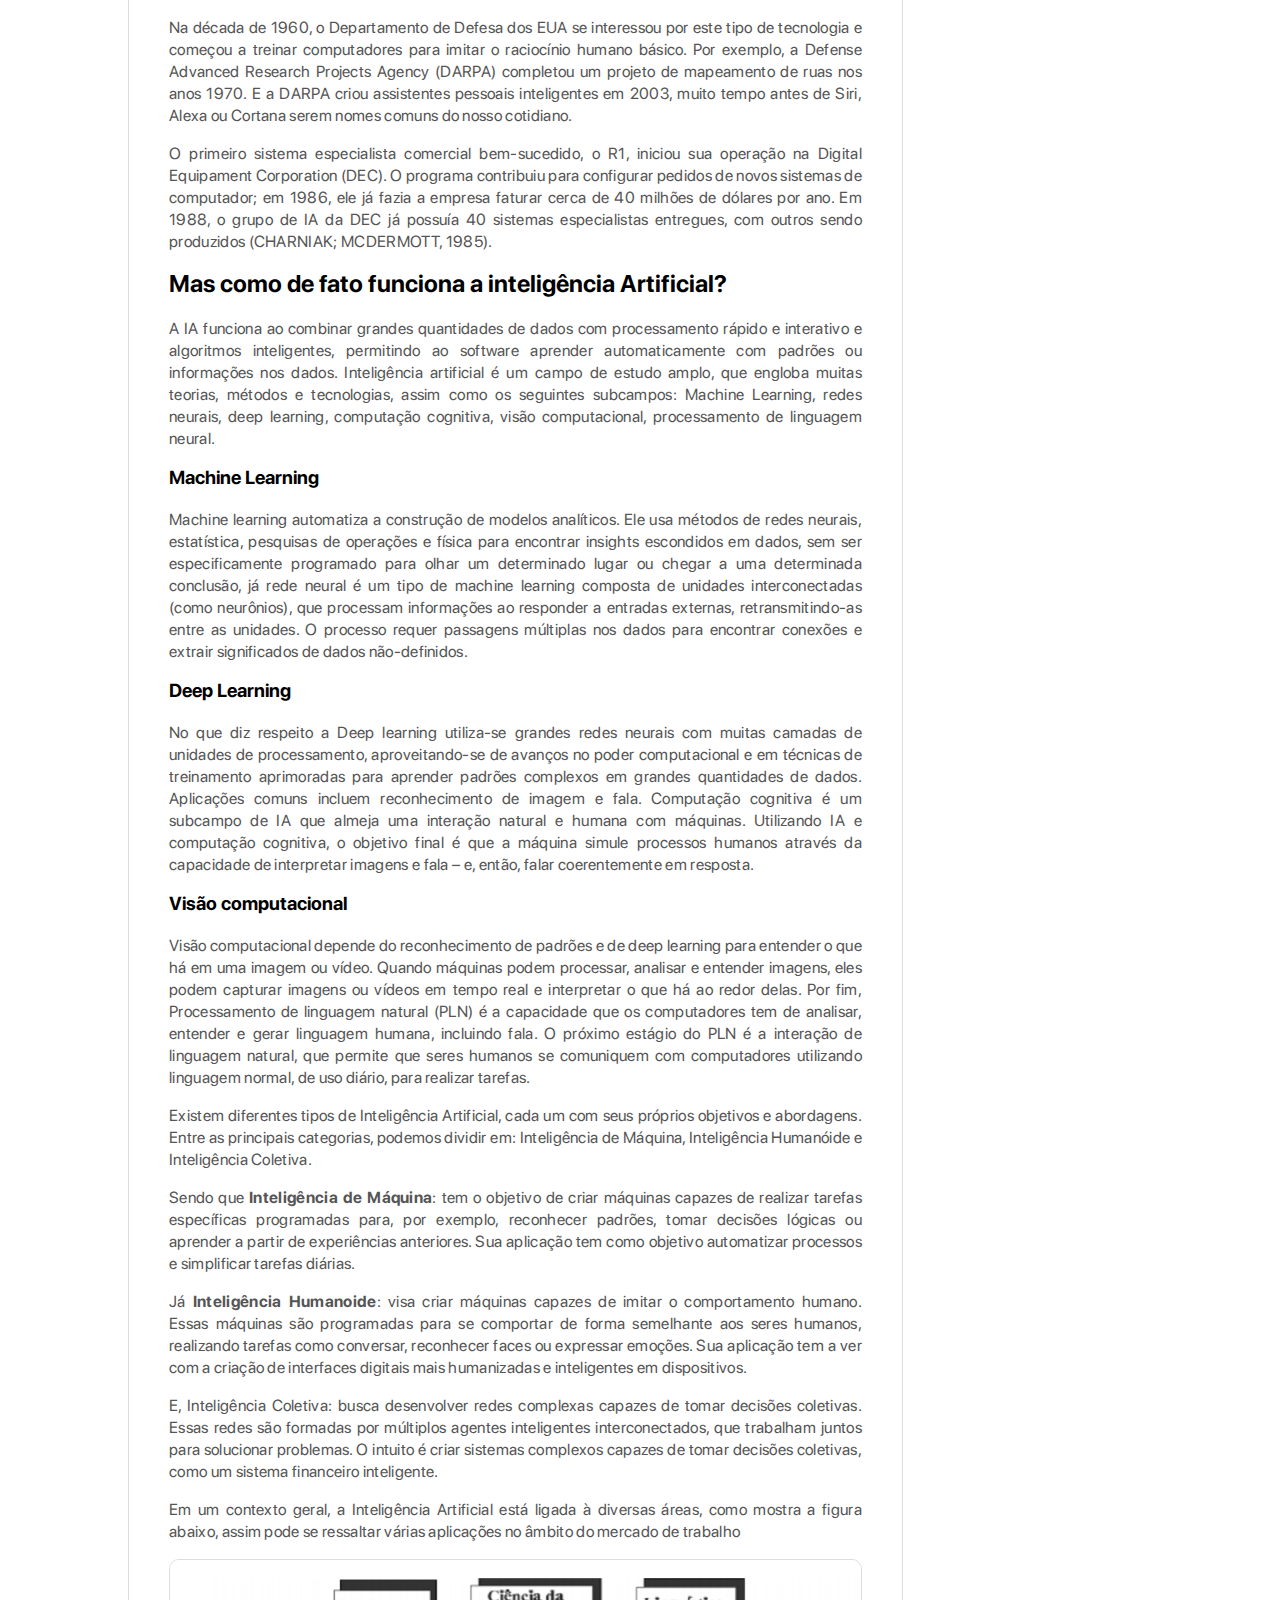
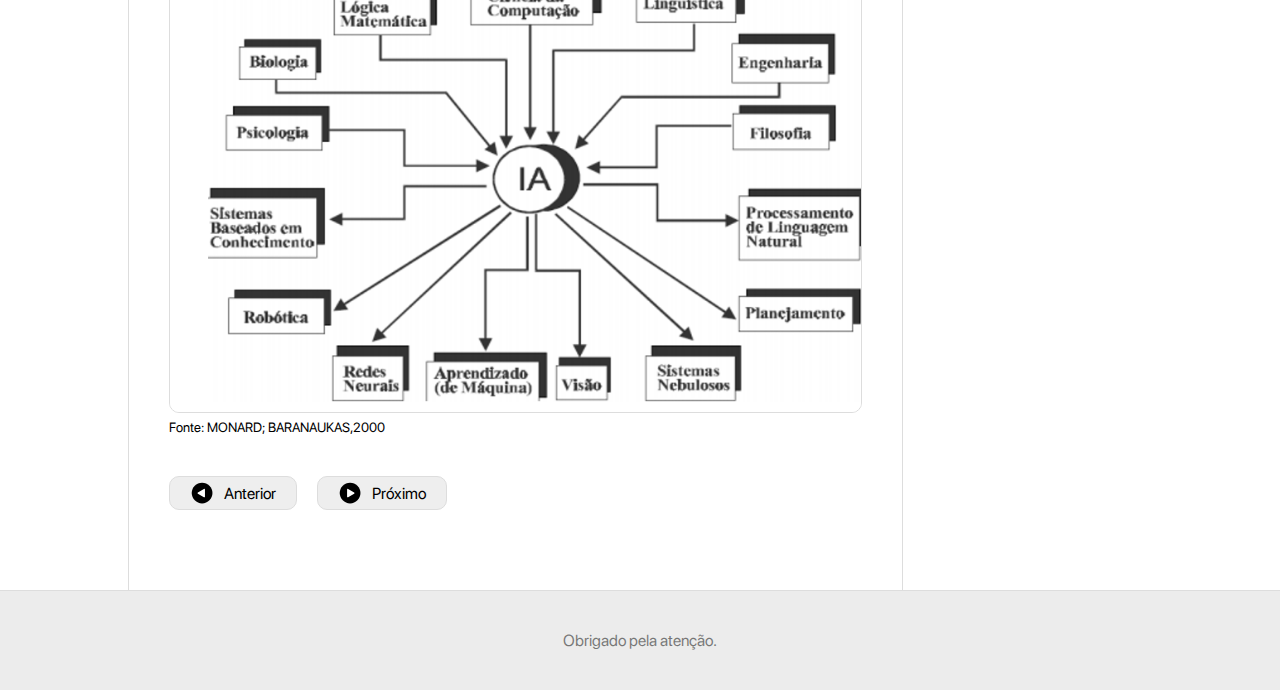
==== commit 68ed6e7a: "end of day - sunday 061122" ====
--- a/index.html
+++ b/index.html
@@ -27,7 +27,7 @@
   </header>
   <main>
     <div class="container">
-      <article>
+      <article id="top">
         <!-- <div id="intro">
           <h1>Inteligência Artificial</h1>
           <p>A Inteligência Artificial (IA) é um campo da ciência, cujo propósito é estudar, desenvolver e empregar
@@ -110,7 +110,16 @@
           <img src="./assets/ia.png" alt="ia">
           <small>Fonte: MONARD; BARANAUKAS,2000</small>
         </div> -->
-
+        <!-- <div id="def">
+          <h1>Definição de Inteligência Artificial</h1>
+          <p>A Inteligência Artificial que os sistemas técnicos percebam o ambiente que os rodeia, lidem com o que percebem e resolvam problemas, agindo no sentido de alcançar um objetivo específico. O computador recebe dados (já preparados ou recolhidos através dos seus próprios sensores, por exemplo, com o uso de uma câmara), processa-os e responde. Os sistemas de IA são capazes de adaptar o seu comportamento, até certo ponto, através de uma análise dos efeitos das ações anteriores e de um trabalho autónomo.</p>
+          <p>Em sua forma mais simples, a inteligência artificial é um campo que combina a ciência da computação a conjuntos de dados robustos para permitir a resolução de problemas. Ela também engloba os campos secundários de machine learning e deep learning, que são frequentemente mencionados com ela. Essas disciplinas são compostas por algoritmos de IA que buscam criar sistemas especializados e capazes</p>
+          <h2>Deep Learning e Machine Learning</h2>
+          <p>O Deep Learning e Machine Learning são ambos sub-campos da Inteligência Artificial. O deep learning é uma subárea de machine learning e tem como  objetivo fornecer informações através das análises de diferentes tipos de dados.</p>
+          <p>Um sistema de deep learning é feito para funcionar de uma maneira parecida ao cérebro humano no que diz respeito à troca e processamento de informação realizada entre os neurônios, criando então, uma rede neural.</p>
+          <p>Ao receber uma informação de entrada, os algorítimos de deep learning conseguem distinguir detalhes, que serão passados aos neurônios, os quais realizam análises através de cálculos matemáticos. Nesses cálculos, cada um dos detalhes analisados recebe um peso, o qual cria um grau de relação entre o detalhe analisado e o resultado final esperado.</p>
+          <p>O Machine Learning se concentra na construção de sistemas que aprendem ou melhoram o desempenho.</p>
+        </div> -->
         <!-- <div id="applications">
           <h1>Como os aplicativos conseguem adivinhar o que eu estou pensado?</h1>
           <p>É comum se deparar com a situação em que uma pesquisa sobre um produto de interesse de compra é feita no
@@ -141,10 +150,10 @@
             talvez você possa ter interesse, e se você demonstrar que não tem interesse no que o algoritmo recomendou,
             toda essa lógica será executada novamente, aperfeiçoando o sistema.</p>
         </div> -->
-      
+        
         <div class="controls">
-          <button class="prev">Anterior</button>
-          <button class="next">Próximo</button>
+          <a class="prev nav-btn" href="#top"><img src="./assets/arrow-left.svg" alt="imagem indicando navegação para o anterior"> Anterior</button>
+          <a class="next nav-btn" href="#top"><img src="./assets/arrow-right.svg" alt="imagem indicando navegação para o proximo"> Próximo</a>
         </div>
       </article>
       <aside>
--- a/style.css
+++ b/style.css
@@ -165,4 +165,28 @@
 ::-webkit-scrollbar-thumb:hover {
   background: linear-gradient(#7700f7, transparent);
 }
+.controls {
+  display: flex;
+  align-items: center;
+}
+.nav-btn {
+  padding: .4rem 2rem;
+  background-color: #eee;
+  border: 1px solid #ddd;
+  border-radius: 1rem;
+  text-decoration: none;
+   color: black;
+   display: flex;
+   align-items: center;
+   justify-content: space-between;
+   gap: 1rem;
+}
+.nav-btn img {
+  width: 24px;
+  height: 24px;
+  border: none;
+}
+.nav-btn:last-child {
+  margin-left: 2rem;
+}
 
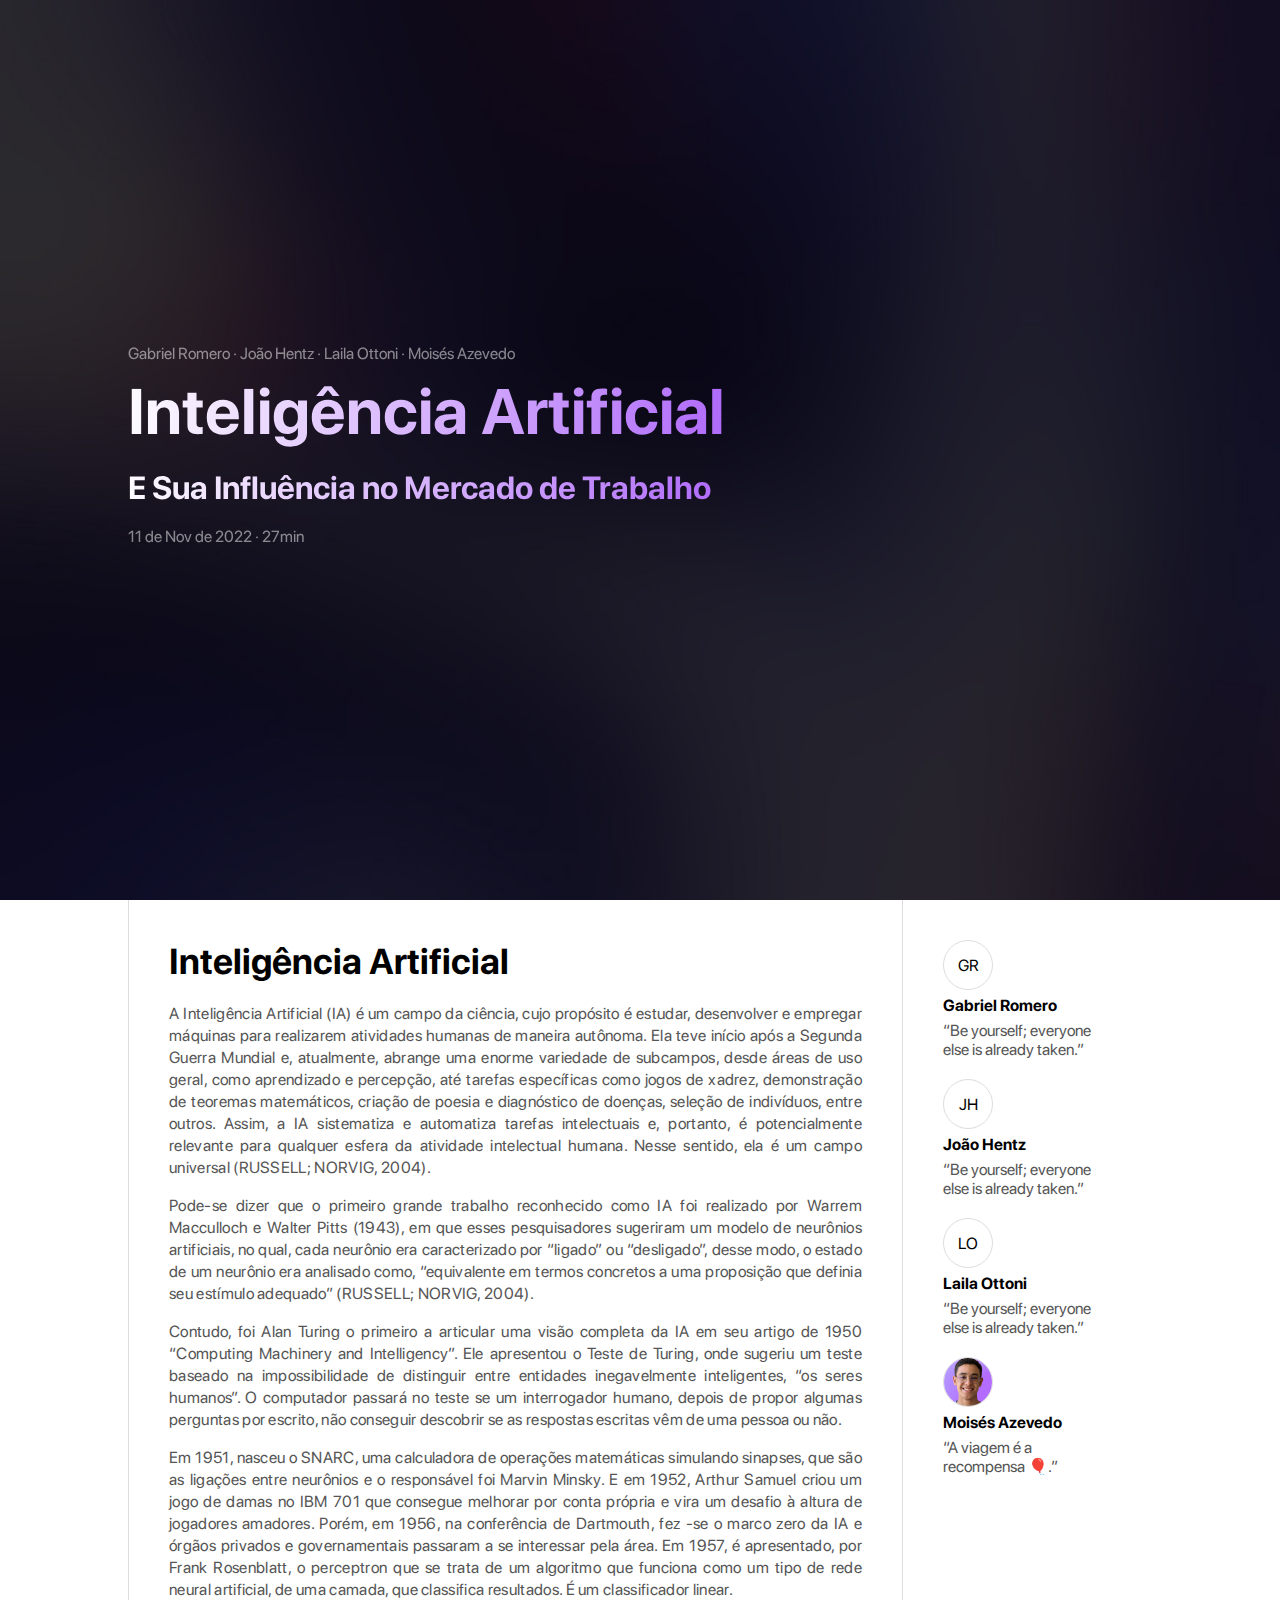
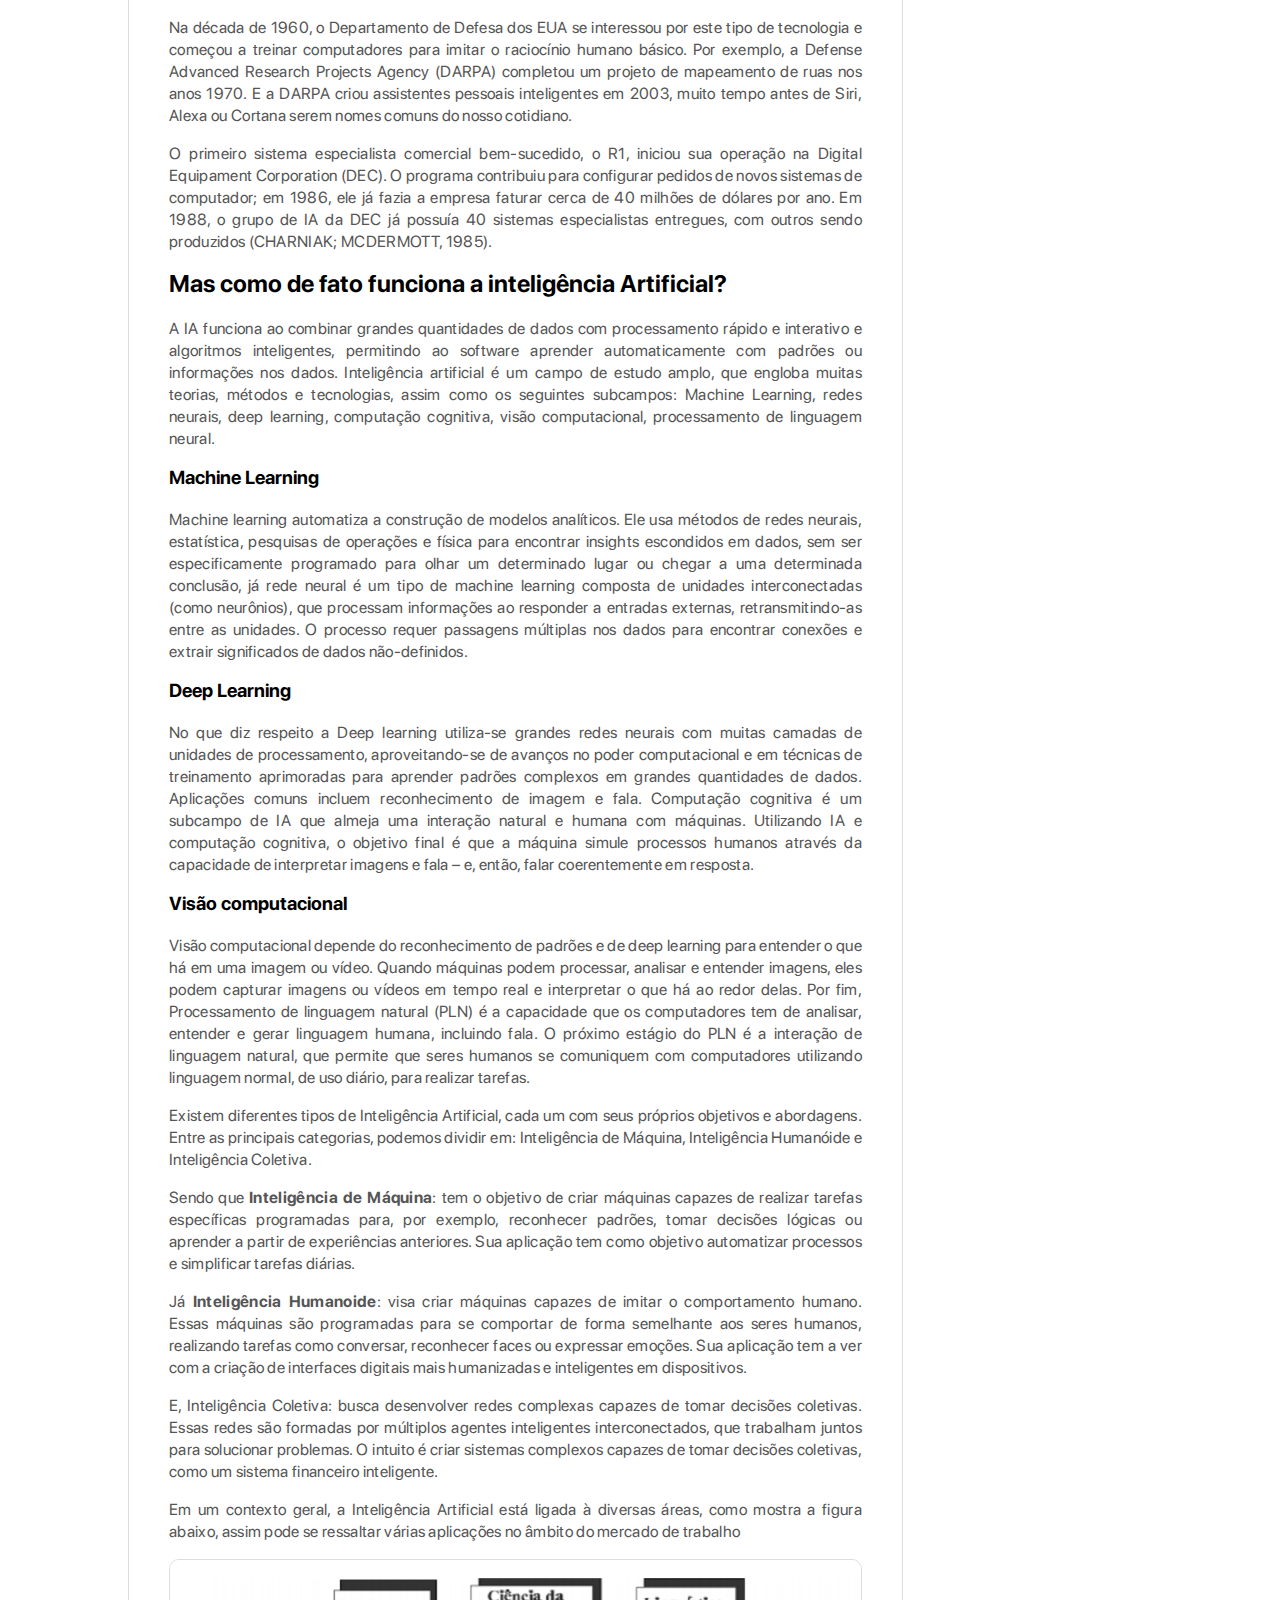
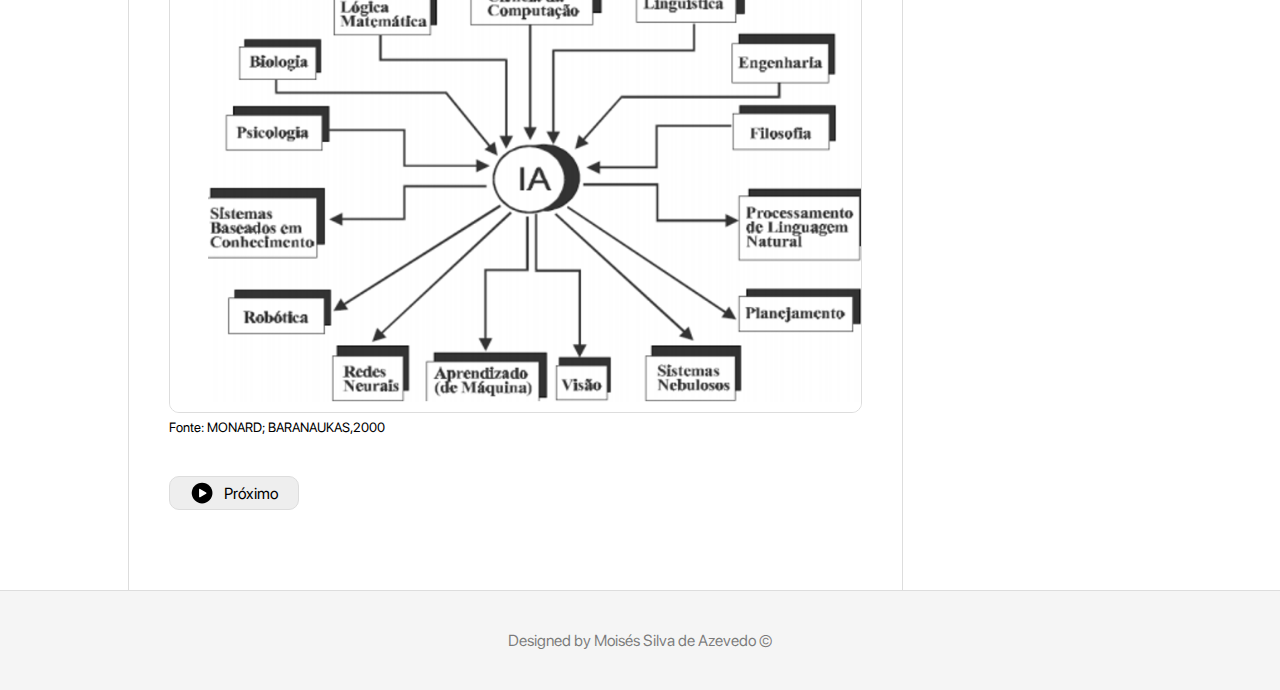
==== commit 72fe36cf: "escondendo botões de navegação" ====
--- a/index.html
+++ b/index.html
@@ -175,9 +175,9 @@
             <q cite="Oscar Wild">Be yourself; everyone else is already taken.</q>
           </li>
           <li class="profile">
-            <div class="profile-pic">MA</div>
+            <div class="profile-pic"><img src="./assets/moises.jpg" alt="Foto de Moisés" title="Foto de Moisés"></div>
             <strong>Moisés Azevedo</strong>
-            <q cite="Oscar Wild">Be yourself; everyone else is already taken.</q>
+            <q cite="Oscar Wild">A viagem é a recompensa 🎈.</q>
           </li>
         </ul>
       </aside>
@@ -185,7 +185,7 @@
   </main>
   <footer>
     <div class="container">
-      <p>Obrigado pela atenção.</p>
+      <p>Designed by Moisés Silva de Azevedo &copy;</p>
     </div>
   </footer>
 
--- a/style.css
+++ b/style.css
@@ -19,6 +19,7 @@
 }
 html {
   font-size: 62.5%;
+  scroll-behavior: smooth;
 }
 body {
   font-size: 1.6rem;
@@ -103,6 +104,7 @@
 }
 article div {
   margin-bottom: 4rem;
+  transition: ease-in .2s;
 }
 .profiles-list {
   display: flex;
@@ -124,8 +126,13 @@
   justify-content: center;
 }
 
+.profile-pic img {
+  width: 100%;
+  border-radius: 50%;
+}
+
 footer {
-  background-color: #ececec;
+  background-color: #f5f5f5;
   color: rgba(0, 0, 0, 0.5);
   padding: 4rem;
   border-top: 1px solid #ddd;
@@ -135,8 +142,11 @@
   header {
     padding: 4rem;
   }
-  .title {
-    font-size: 4.2rem;
+  .title h1 {
+    font-size: 4.8rem;
+  }
+  .title h2 {
+    font-size: 2.4rem;
   }
   main .container{
     grid-template-columns: 1fr;
@@ -168,6 +178,7 @@
 .controls {
   display: flex;
   align-items: center;
+  gap: 2rem;
 }
 .nav-btn {
   padding: .4rem 2rem;
@@ -180,13 +191,18 @@
    align-items: center;
    justify-content: space-between;
    gap: 1rem;
-}
+   transition: all .2s;
+}
+
 .nav-btn img {
   width: 24px;
   height: 24px;
   border: none;
 }
-.nav-btn:last-child {
-  margin-left: 2rem;
-}
-
+.nav-btn:hover {
+  background: linear-gradient(94.73deg, #EEEEEE 0%, #ecdbff 100%);
+  box-shadow: 0px 4px 16px rgba(20, 0, 41, 0.434);
+  transition: all .2s;
+
+}
+
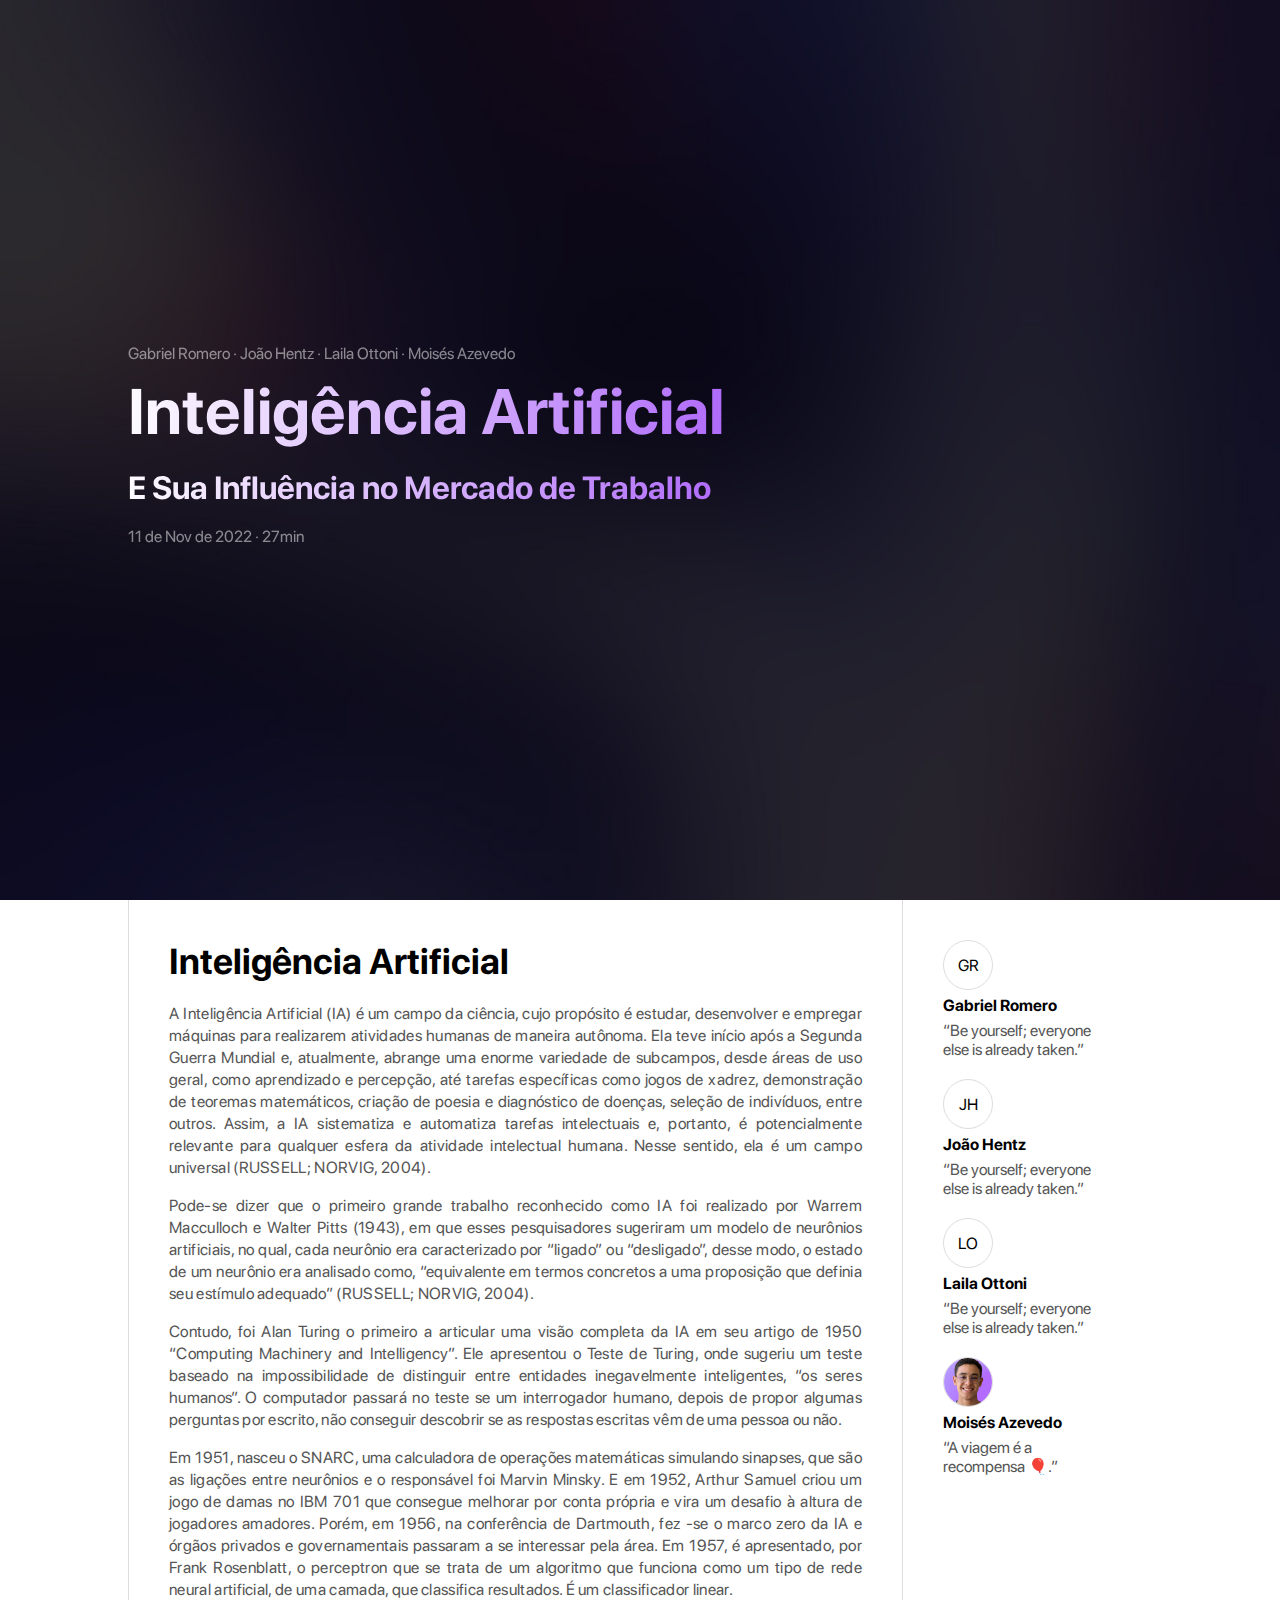
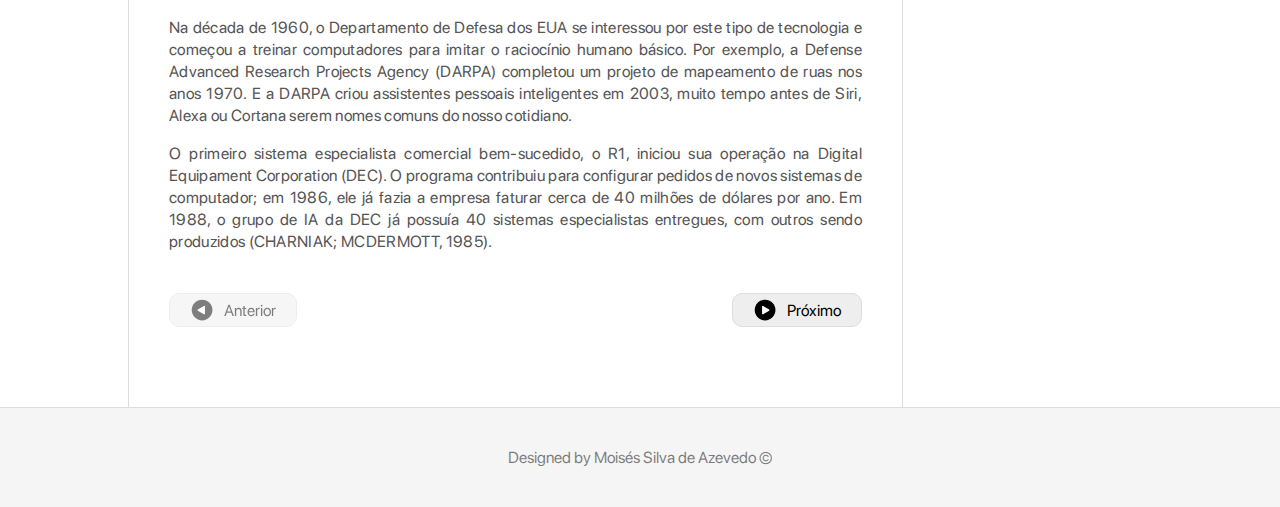
==== commit 000716e1: "retirado 3a pagina" ====
--- a/index.html
+++ b/index.html
@@ -28,128 +28,7 @@
   <main>
     <div class="container">
       <article id="top">
-        <!-- <div id="intro">
-          <h1>Inteligência Artificial</h1>
-          <p>A Inteligência Artificial (IA) é um campo da ciência, cujo propósito é estudar, desenvolver e empregar
-            máquinas para realizarem atividades humanas de maneira autônoma. Ela teve início após a Segunda Guerra
-            Mundial e, atualmente, abrange uma enorme variedade de subcampos, desde áreas de uso geral, como aprendizado
-            e percepção, até tarefas específicas como jogos de xadrez, demonstração de teoremas matemáticos, criação de
-            poesia e diagnóstico de doenças, seleção de indivíduos, entre outros. Assim, a IA sistematiza e automatiza
-            tarefas intelectuais e, portanto, é potencialmente relevante para qualquer esfera da atividade intelectual
-            humana. Nesse sentido, ela é um campo universal (RUSSELL; NORVIG, 2004).</p>
-          <p>Pode-se dizer que o primeiro grande trabalho reconhecido como IA foi realizado por Warrem Macculloch e
-            Walter Pitts (1943), em que esses pesquisadores sugeriram um modelo de neurônios artificiais, no qual, cada
-            neurônio era caracterizado por “ligado” ou “desligado”, desse modo, o estado de um neurônio era analisado
-            como, “equivalente em termos concretos a uma proposição que definia seu estímulo adequado” (RUSSELL; NORVIG,
-            2004).</p>
-          <p>Contudo, foi Alan Turing o primeiro a articular uma visão completa da IA em seu artigo de 1950 “Computing
-            Machinery and Intelligency”. Ele apresentou o Teste de Turing, onde sugeriu um teste baseado na
-            impossibilidade de distinguir entre entidades inegavelmente inteligentes, “os seres humanos”. O computador
-            passará no teste se um interrogador humano, depois de propor algumas perguntas por escrito, não conseguir
-            descobrir se as respostas escritas vêm de uma pessoa ou não.</p>
-          <p>Em 1951, nasceu o SNARC, uma calculadora de operações matemáticas simulando sinapses, que são as ligações
-            entre neurônios e o responsável foi Marvin Minsky. E em 1952, Arthur Samuel criou um jogo de damas no IBM
-            701 que consegue melhorar por conta própria e vira um desafio à altura de jogadores amadores. Porém, em
-            1956, na conferência de Dartmouth, fez -se o marco zero da IA e órgãos privados e governamentais passaram a
-            se interessar pela área. Em 1957, é apresentado, por Frank Rosenblatt, o perceptron que se trata de um
-            algoritmo que funciona como um tipo de rede neural artificial, de uma camada, que classifica resultados. É
-            um classificador linear.</p>
-          <p>Na década de 1960, o Departamento de Defesa dos EUA se interessou por este tipo de tecnologia e começou a
-            treinar computadores para imitar o raciocínio humano básico. Por exemplo, a Defense Advanced Research
-            Projects Agency (DARPA) completou um projeto de mapeamento de ruas nos anos 1970. E a DARPA criou
-            assistentes pessoais inteligentes em 2003, muito tempo antes de Siri, Alexa ou Cortana serem nomes comuns do
-            nosso cotidiano.</p>
-          <p>O primeiro sistema especialista comercial bem-sucedido, o R1, iniciou sua operação na Digital Equipament
-            Corporation (DEC). O programa contribuiu para configurar pedidos de novos sistemas de computador; em 1986,
-            ele já fazia a empresa faturar cerca de 40 milhões de dólares por ano. Em 1988, o grupo de IA da DEC já
-            possuía 40 sistemas especialistas entregues, com outros sendo produzidos (CHARNIAK; MCDERMOTT, 1985).</p>
-          <h2>Mas como de fato funciona a inteligência Artificial? </h2>
-          <p>A IA funciona ao combinar grandes quantidades de dados com processamento rápido e interativo e algoritmos
-            inteligentes, permitindo ao software aprender automaticamente com padrões ou informações nos dados.
-            Inteligência artificial é um campo de estudo amplo, que engloba muitas teorias, métodos e tecnologias, assim
-            como os seguintes subcampos: Machine Learning, redes neurais, deep learning, computação cognitiva, visão
-            computacional, processamento de linguagem neural.</p>
-          <h3>Machine Learning</h3>
-          <p>Machine learning automatiza a construção de modelos analíticos. Ele usa métodos de redes neurais,
-            estatística, pesquisas de operações e física para encontrar insights escondidos em dados, sem ser
-            especificamente programado para olhar um determinado lugar ou chegar a uma determinada conclusão, já rede
-            neural é um tipo de machine learning composta de unidades interconectadas (como neurônios), que processam
-            informações ao responder a entradas externas, retransmitindo-as entre as unidades. O processo requer
-            passagens múltiplas nos dados para encontrar conexões e extrair significados de dados não-definidos.</p>
-          <h3>Deep Learning</h3>
-          <p>No que diz respeito a Deep learning utiliza-se grandes redes neurais com muitas camadas de unidades de
-            processamento, aproveitando-se de avanços no poder computacional e em técnicas de treinamento aprimoradas
-            para aprender padrões complexos em grandes quantidades de dados. Aplicações comuns incluem reconhecimento de
-            imagem e fala. Computação cognitiva é um subcampo de IA que almeja uma interação natural e humana com
-            máquinas. Utilizando IA e computação cognitiva, o objetivo final é que a máquina simule processos humanos
-            através da capacidade de interpretar imagens e fala – e, então, falar coerentemente em resposta. </p>
-          <h3>Visão computacional</h3>
-          <p>Visão computacional depende do reconhecimento de padrões e de deep learning para entender o que há em uma
-            imagem ou vídeo. Quando máquinas podem processar, analisar e entender imagens, eles podem capturar imagens
-            ou vídeos em tempo real e interpretar o que há ao redor delas. Por fim, Processamento de linguagem natural
-            (PLN) é a capacidade que os computadores tem de analisar, entender e gerar linguagem humana, incluindo fala.
-            O próximo estágio do PLN é a interação de linguagem natural, que permite que seres humanos se comuniquem com
-            computadores utilizando linguagem normal, de uso diário, para realizar tarefas.</p>
-          <p>Existem diferentes tipos de Inteligência Artificial, cada um com seus próprios objetivos e abordagens.
-            Entre as principais categorias, podemos dividir em: Inteligência de Máquina, Inteligência Humanóide e
-            Inteligência Coletiva.</p>
-          <p>Sendo que <strong>Inteligência de Máquina</strong>: tem o objetivo de criar máquinas capazes de realizar
-            tarefas específicas programadas para, por exemplo, reconhecer padrões, tomar decisões lógicas ou aprender a
-            partir de experiências anteriores. Sua aplicação tem como objetivo automatizar processos e simplificar
-            tarefas diárias.</p>
-          <p>Já <strong>Inteligência Humanoide</strong>: visa criar máquinas capazes de imitar o comportamento humano.
-            Essas máquinas são programadas para se comportar de forma semelhante aos seres humanos, realizando tarefas
-            como conversar, reconhecer faces ou expressar emoções. Sua aplicação tem a ver com a criação de interfaces
-            digitais mais humanizadas e inteligentes em dispositivos.</p>
-          <p>E, Inteligência Coletiva: busca desenvolver redes complexas capazes de tomar decisões coletivas. Essas
-            redes são formadas por múltiplos agentes inteligentes interconectados, que trabalham juntos para solucionar
-            problemas. O intuito é criar sistemas complexos capazes de tomar decisões coletivas, como um sistema
-            financeiro inteligente.</p>
-          <p>Em um contexto geral, a Inteligência Artificial está ligada à diversas áreas, como mostra a figura abaixo,
-            assim pode se ressaltar várias aplicações no âmbito do mercado de trabalho</p>
-          <img src="./assets/ia.png" alt="ia">
-          <small>Fonte: MONARD; BARANAUKAS,2000</small>
-        </div> -->
-        <!-- <div id="def">
-          <h1>Definição de Inteligência Artificial</h1>
-          <p>A Inteligência Artificial que os sistemas técnicos percebam o ambiente que os rodeia, lidem com o que percebem e resolvam problemas, agindo no sentido de alcançar um objetivo específico. O computador recebe dados (já preparados ou recolhidos através dos seus próprios sensores, por exemplo, com o uso de uma câmara), processa-os e responde. Os sistemas de IA são capazes de adaptar o seu comportamento, até certo ponto, através de uma análise dos efeitos das ações anteriores e de um trabalho autónomo.</p>
-          <p>Em sua forma mais simples, a inteligência artificial é um campo que combina a ciência da computação a conjuntos de dados robustos para permitir a resolução de problemas. Ela também engloba os campos secundários de machine learning e deep learning, que são frequentemente mencionados com ela. Essas disciplinas são compostas por algoritmos de IA que buscam criar sistemas especializados e capazes</p>
-          <h2>Deep Learning e Machine Learning</h2>
-          <p>O Deep Learning e Machine Learning são ambos sub-campos da Inteligência Artificial. O deep learning é uma subárea de machine learning e tem como  objetivo fornecer informações através das análises de diferentes tipos de dados.</p>
-          <p>Um sistema de deep learning é feito para funcionar de uma maneira parecida ao cérebro humano no que diz respeito à troca e processamento de informação realizada entre os neurônios, criando então, uma rede neural.</p>
-          <p>Ao receber uma informação de entrada, os algorítimos de deep learning conseguem distinguir detalhes, que serão passados aos neurônios, os quais realizam análises através de cálculos matemáticos. Nesses cálculos, cada um dos detalhes analisados recebe um peso, o qual cria um grau de relação entre o detalhe analisado e o resultado final esperado.</p>
-          <p>O Machine Learning se concentra na construção de sistemas que aprendem ou melhoram o desempenho.</p>
-        </div> -->
-        <!-- <div id="applications">
-          <h1>Como os aplicativos conseguem adivinhar o que eu estou pensado?</h1>
-          <p>É comum se deparar com a situação em que uma pesquisa sobre um produto de interesse de compra é feita no
-            <em>Google</em>, e em seguida várias propagandas sobre aquele produto começam a aparecer em todos sites ou
-            aplicativos que usamos. As vezes parece que o celular consegue ler pensamentos, mas não tem nada de mágico
-            por trás dessa “coincidência”, vamos explicar mais detalhadamente logo em seguida.</p>
-          <p>O que acontece nesse caso é que o <em>Google</em> percebeu que você tem interesse em comprar um tênis da
-            <em>Nike</em> e, ele começa a distribuir anúncios para você sobre esse produto, pois assim as chances de
-            você comprá-lo aumenta e ele ganha dinheiro pois a <em>Nike</em> paga para que suas propagandas estejam
-            visíveis em plataformas como o <em>Google</em>.</p>
-          <p>Outra dinâmica que acontece de forma similar aos anúncios é a recomendação de conteúdo personalizado em
-            redes sociais. Você vai lá e segue uma nova página de culinária, ou assiste um tutorial de uma receita e
-            boom, magicamente o <em>Youtube</em> ou o Instagram começa a te recomendar mais vídeos similares.</p>
-          <p>Obviamente não há mágica, o que existe é um tratamento de Inteligência artificial no lado do servidor sobre
-            os SEUS dados, para que o algoritmo se aperfeiçoe e te recomende conteúdos que tenham a maior probabilidade
-            de você consumir.</p>
-          <p>Mais especificamente a banda toca assim: Você entra no aplicativo e começa a usar, clicar nos botões,
-            pesquisar, seguir algumas páginas, bloquear alguém quem sabe, curtir publicações, comentar e por aí vai.
-            Todas essas ações produzem dados, (você já viu que existe uma contagem nas curtidas de uma foto, então cada
-            like está salvo em algum lugar no banco de dados, e QUEM deu esse like), esses dados são coletados pelos
-            aplicativos e enviados para o servidor.</p>
-          <p>No servidor, entra em cena uma turminha da pesada chamada Algoritmos de I.A e Machine Learning, esses caras
-            vão trabalhar juntos para analisar todos os dados que você gerou e vão encontrar padrões de comportamento
-            que você tem ao usar a aplicação. Com esses padrões em mãos eles vão gerar modelos da sua personalidade
-            (baseado em modelos matemáticos e estatísticos), e o que são esses modelos, é como se fosse um gabarito que
-            tem todos os seus gostos.</p>
-          <p>E o servidor usará esse modelo para recomendar os conteúdos que você já tem interesse e ainda conteúdos que
-            talvez você possa ter interesse, e se você demonstrar que não tem interesse no que o algoritmo recomendou,
-            toda essa lógica será executada novamente, aperfeiçoando o sistema.</p>
-        </div> -->
+       
         
         <div class="controls">
           <a class="prev nav-btn" href="#top"><img src="./assets/arrow-left.svg" alt="imagem indicando navegação para o anterior"> Anterior</button>
--- a/style.css
+++ b/style.css
@@ -97,10 +97,14 @@
   margin-bottom: 1.6rem;
 }
 
-article img {
+article img.article-img {
   width: 100%;
   border: 1px solid #ddd;
   border-radius: 10px;
+  margin-bottom: 1.6rem;
+}
+figcaption {
+  opacity: .5;
 }
 article div {
   margin-bottom: 4rem;
@@ -176,10 +180,13 @@
   background: linear-gradient(#7700f7, transparent);
 }
 .controls {
+  width: 100%;
   display: flex;
   align-items: center;
+  justify-content: space-between;
   gap: 2rem;
 }
+
 .nav-btn {
   padding: .4rem 2rem;
   background-color: #eee;
@@ -206,3 +213,12 @@
 
 }
 
+.nav-btn.not-allowed {
+  opacity: .5;
+  cursor: none;
+}
+
+.nav-btn.not-allowed:hover {
+  background: #eee;
+  box-shadow: none;
+}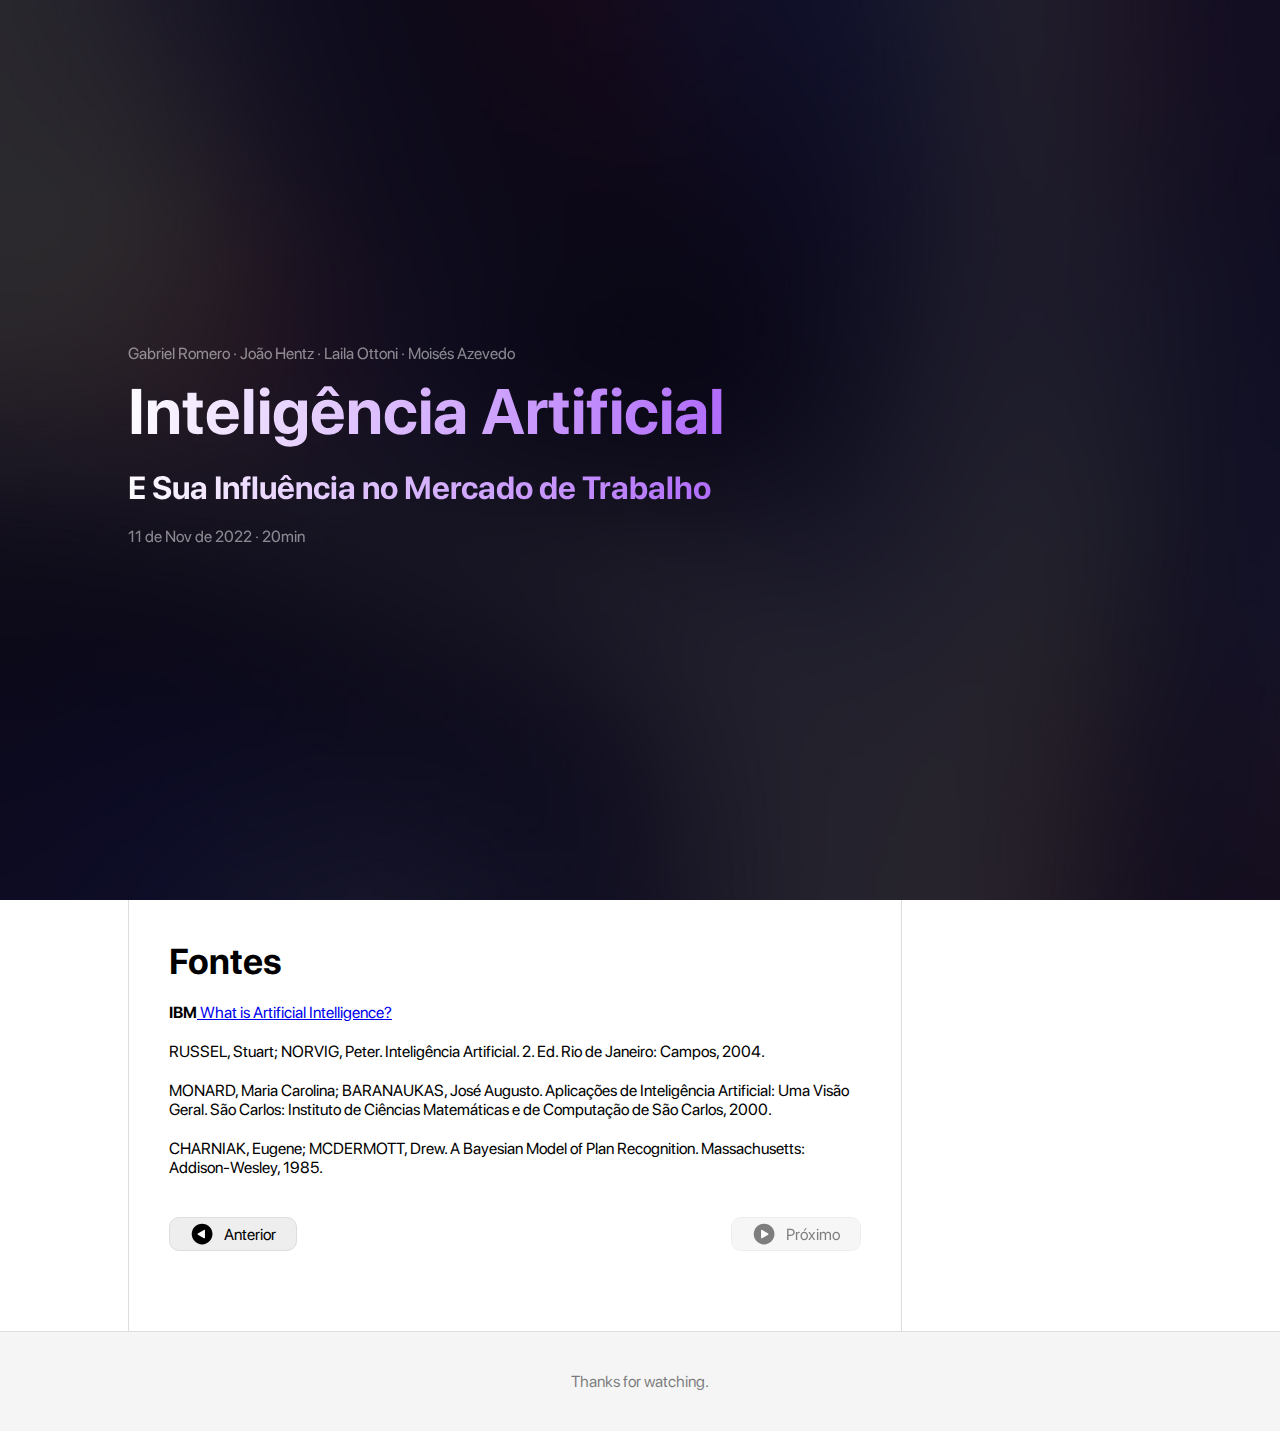
==== commit d7c7ce46: "finish" ====
--- a/index.html
+++ b/index.html
@@ -21,7 +21,7 @@
           <h1>Inteligência Artificial</h1>
           <h2>E Sua Influência no Mercado de Trabalho</h2>
         </div>
-        <p class="attribuition">11 de Nov de 2022 · 27min</p>
+        <p class="attribuition">11 de Nov de 2022 · 20min</p>
       </div>
     </div>
   </header>
@@ -41,7 +41,7 @@
           <li class="profile">
             <div class="profile-pic">GR</div>
             <strong>Gabriel Romero</strong>
-            <q cite="Oscar Wild">Be yourself; everyone else is already taken.</q>
+            <q cite="Oscar Wild">Parece sempre impossível até que seja feito.</q>
           </li>
           <li class="profile">
             <div class="profile-pic">JH</div>
@@ -64,7 +64,7 @@
   </main>
   <footer>
     <div class="container">
-      <p>Designed by Moisés Silva de Azevedo &copy;</p>
+      <p>Thanks for watching.</p>
     </div>
   </footer>
 
--- a/style.css
+++ b/style.css
@@ -82,9 +82,12 @@
   display: grid;
   grid-template-columns: 1fr 250px;
 }
-
+aside {
+  display: none;
+}
 article,aside {
   border-left: 1px solid #ddd;
+  border-right: 1px solid #ddd;
   padding: 4rem;
 }
 aside q, article p {
@@ -134,7 +137,9 @@
   width: 100%;
   border-radius: 50%;
 }
-
+blockquote {
+  margin-bottom: 2rem;
+}
 footer {
   background-color: #f5f5f5;
   color: rgba(0, 0, 0, 0.5);
